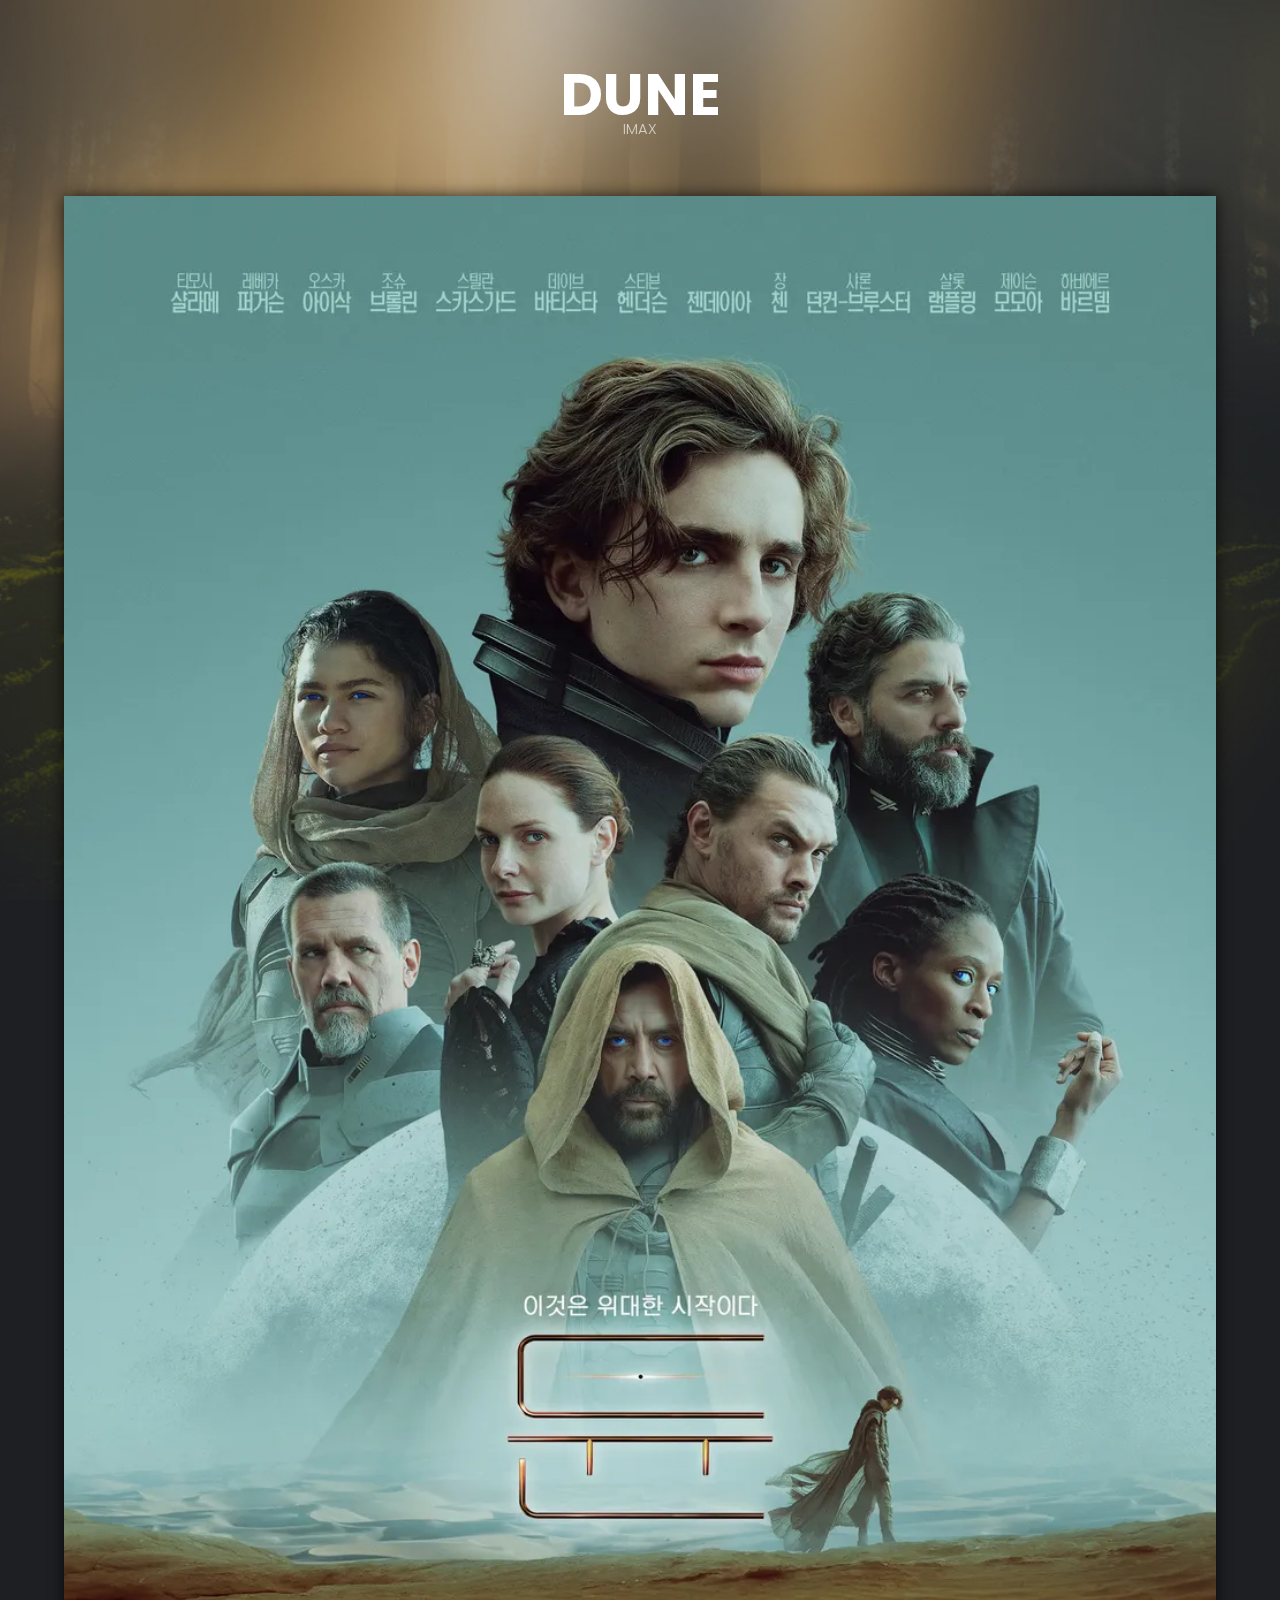
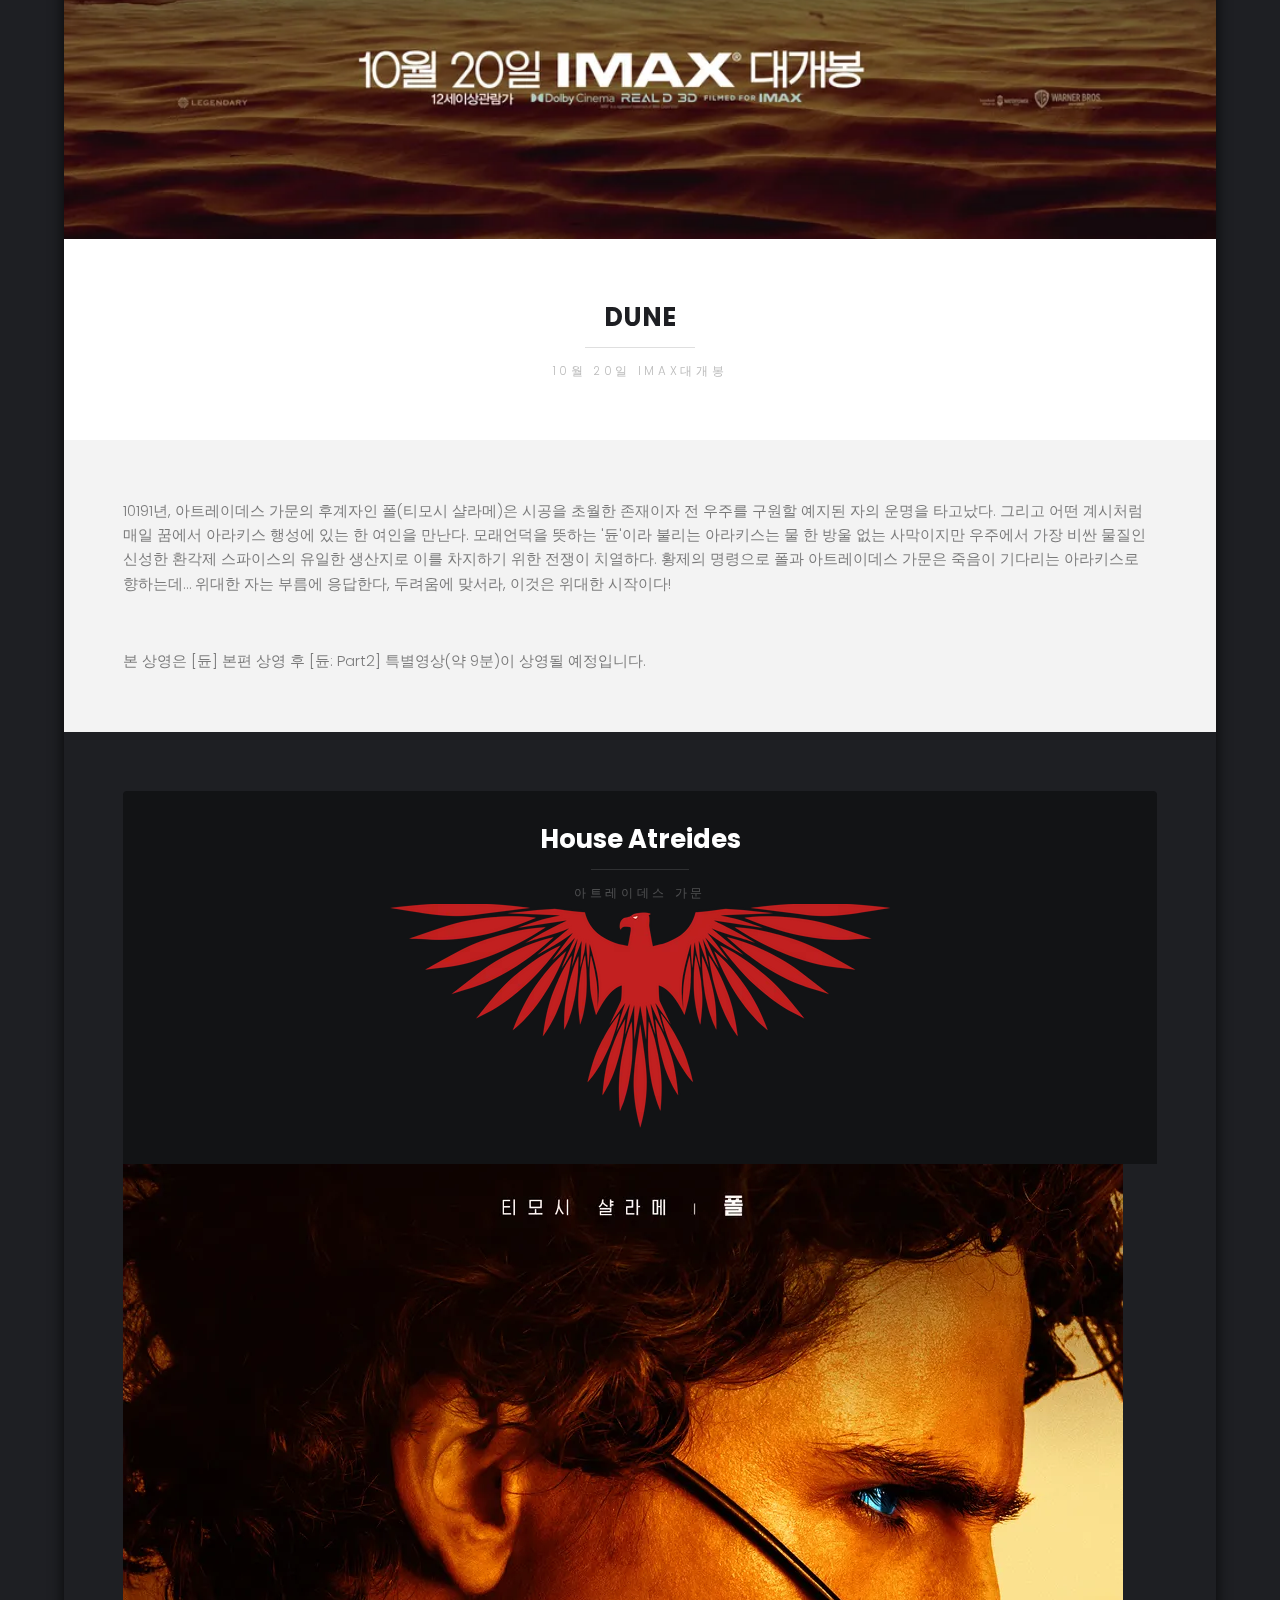
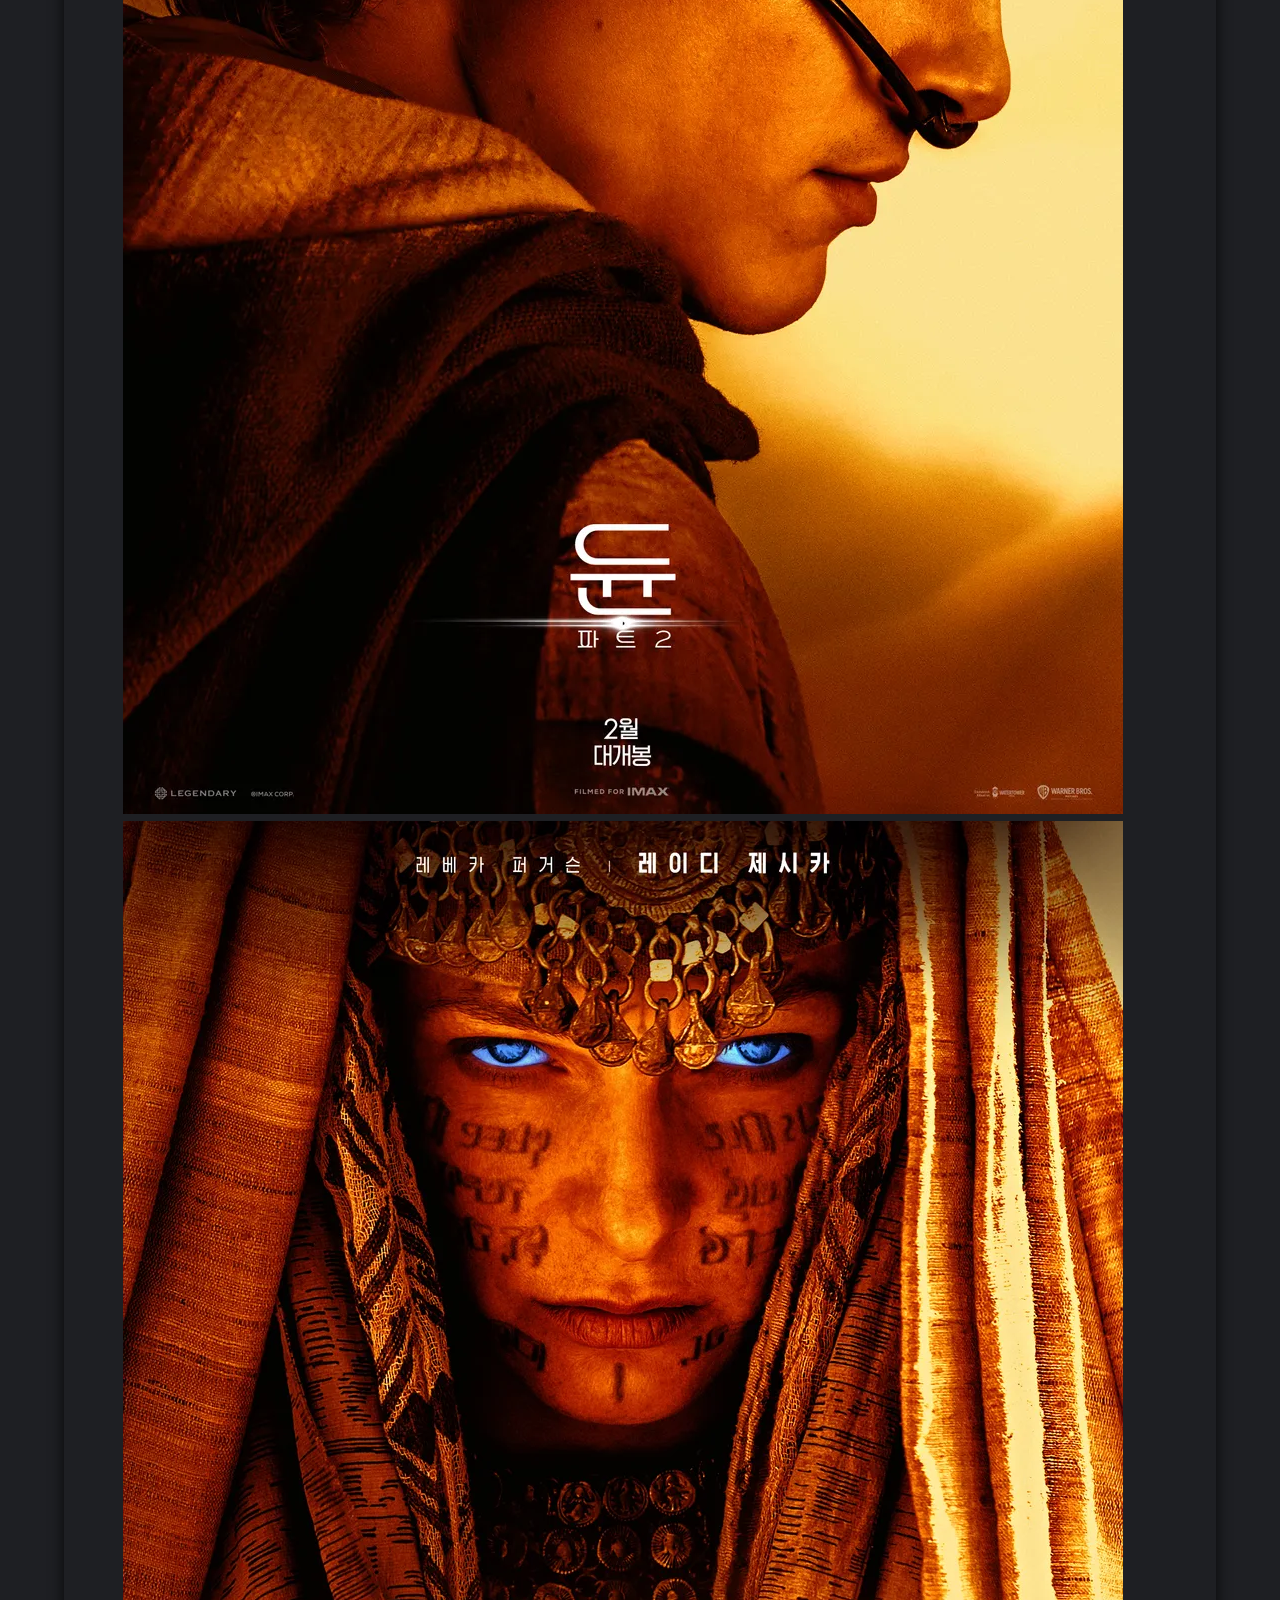
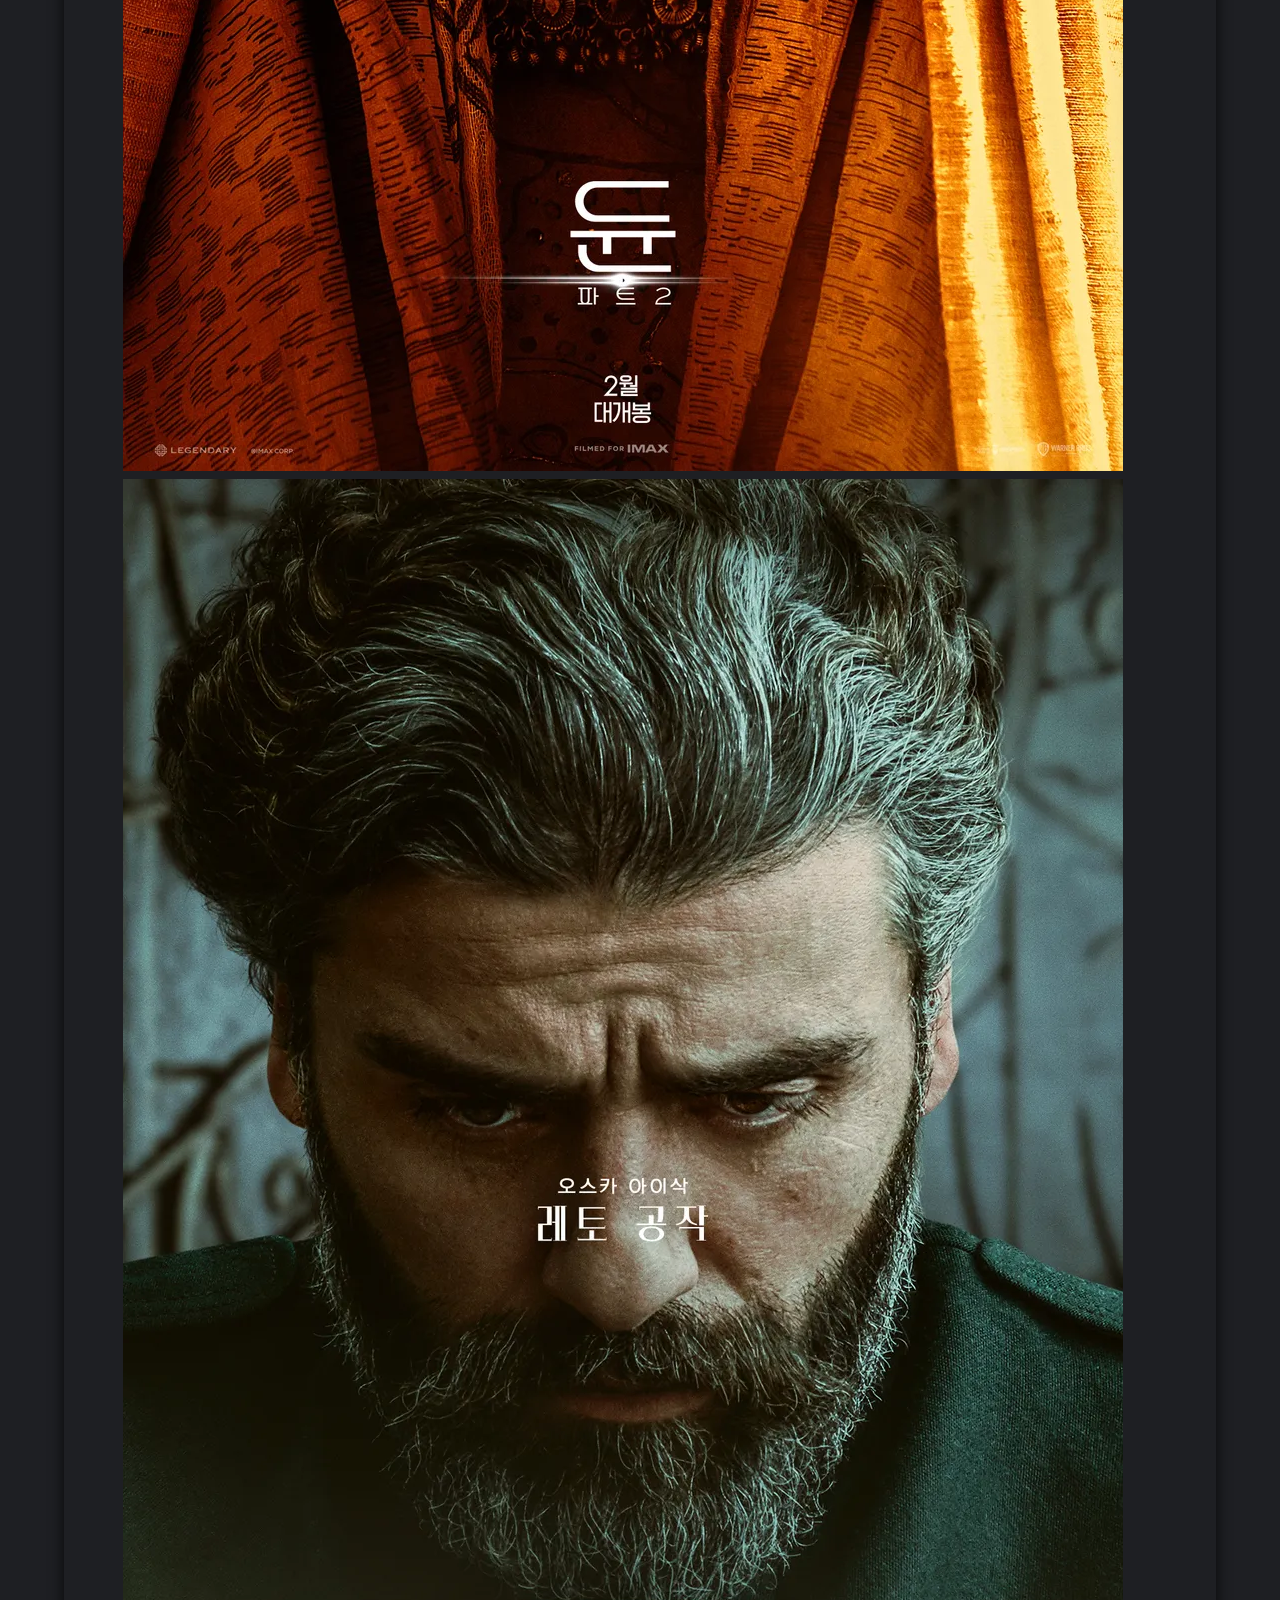
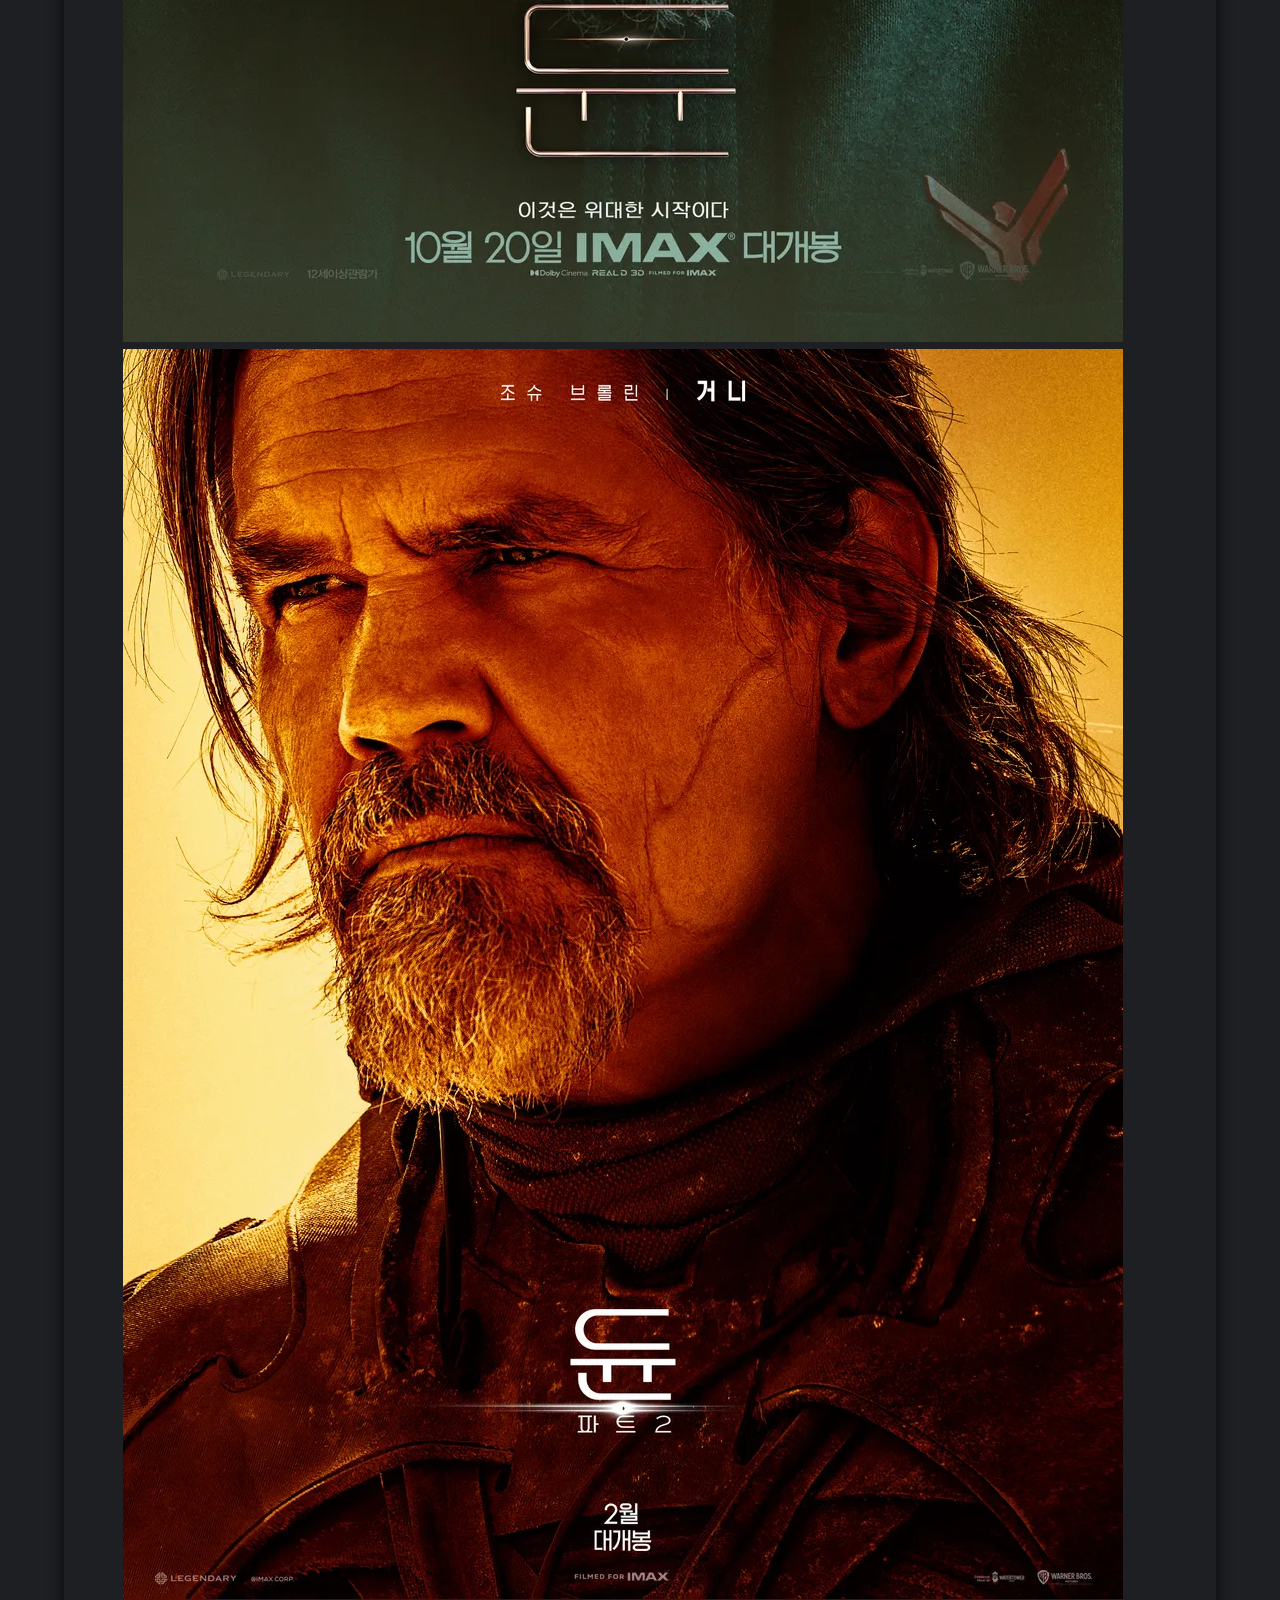
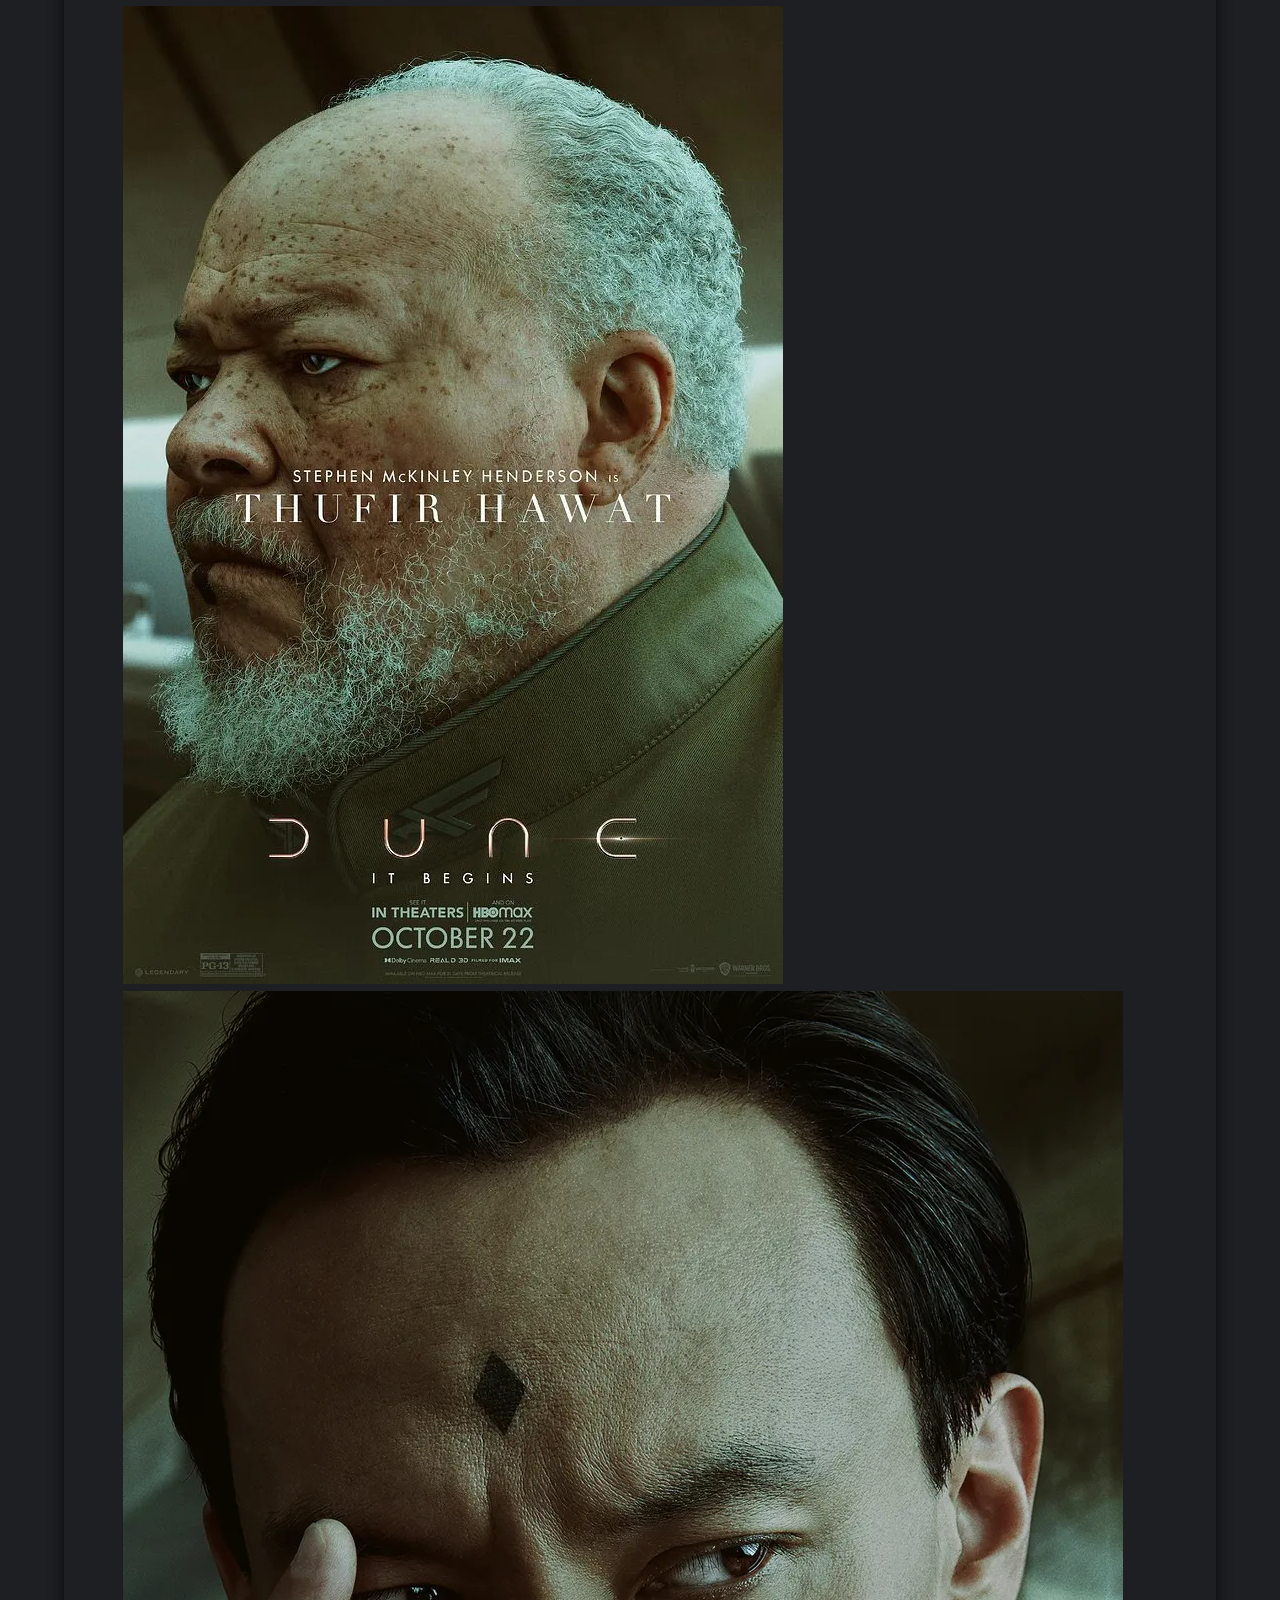
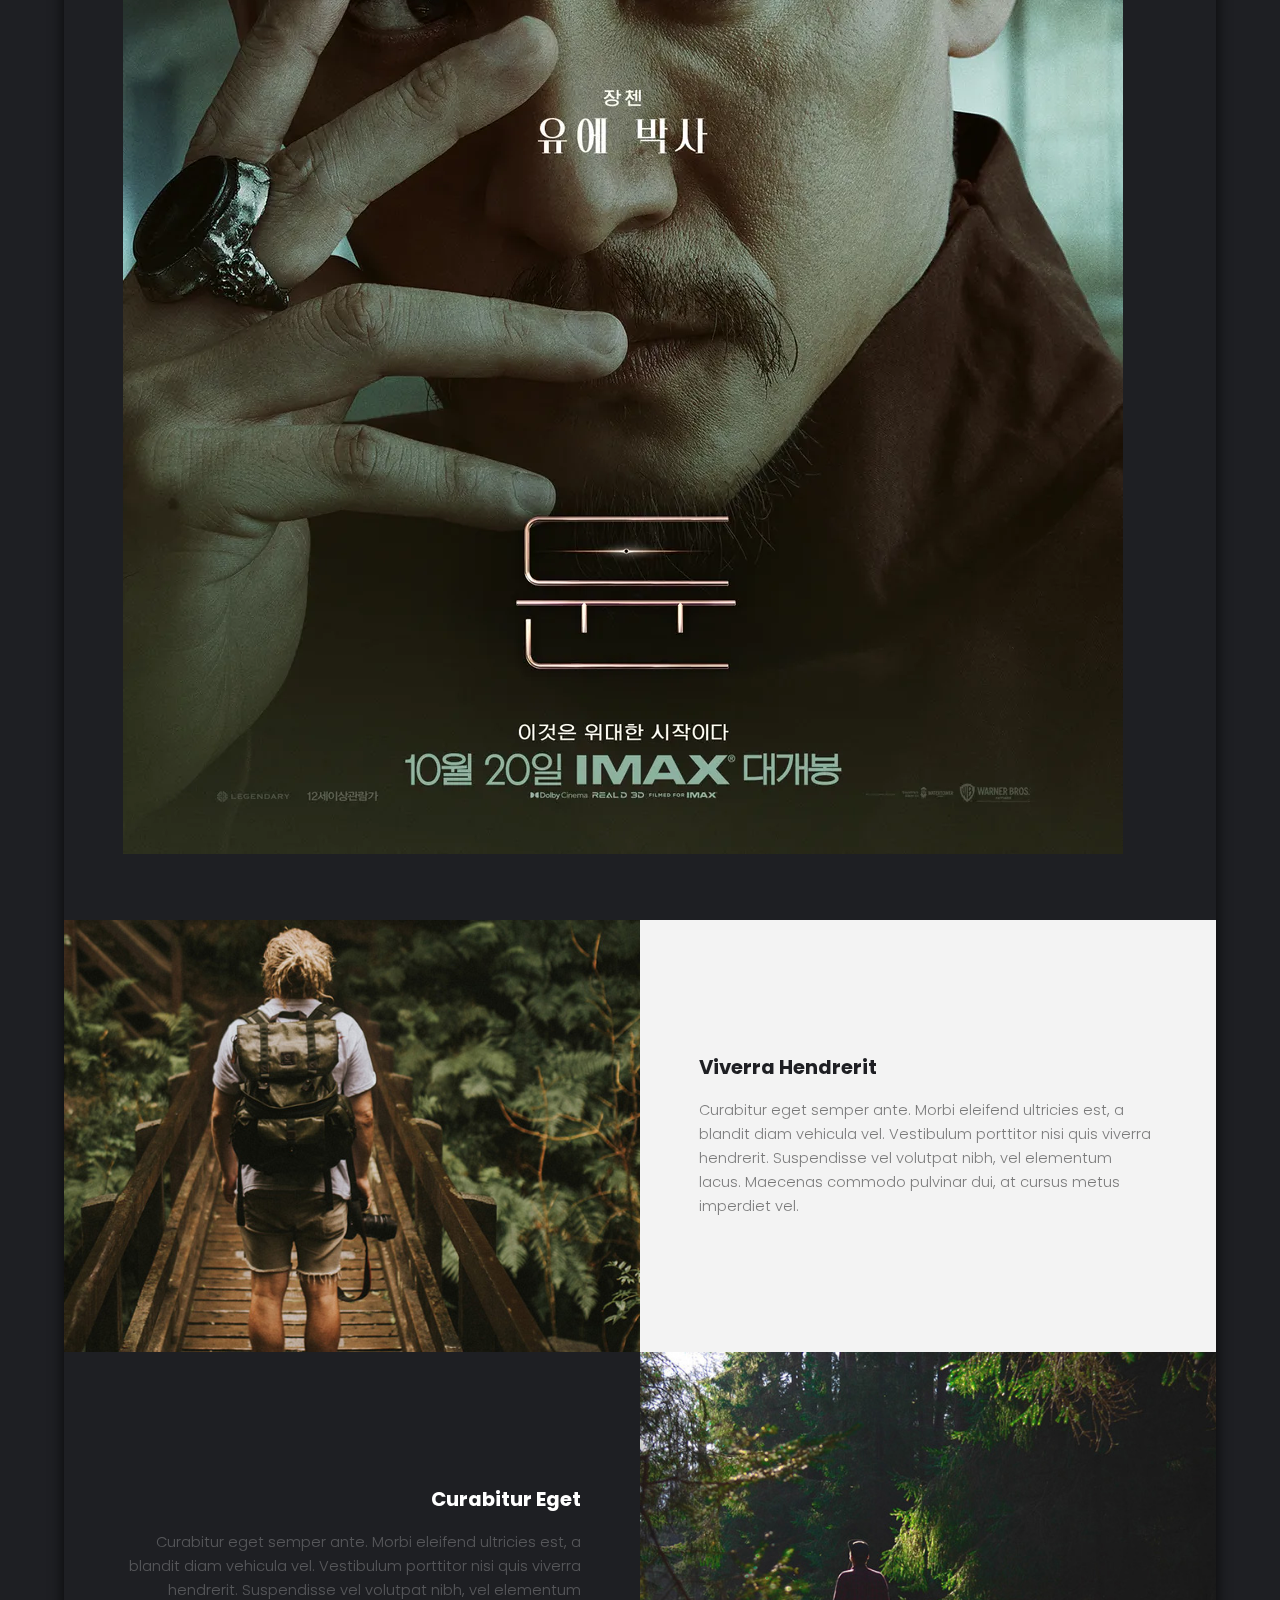
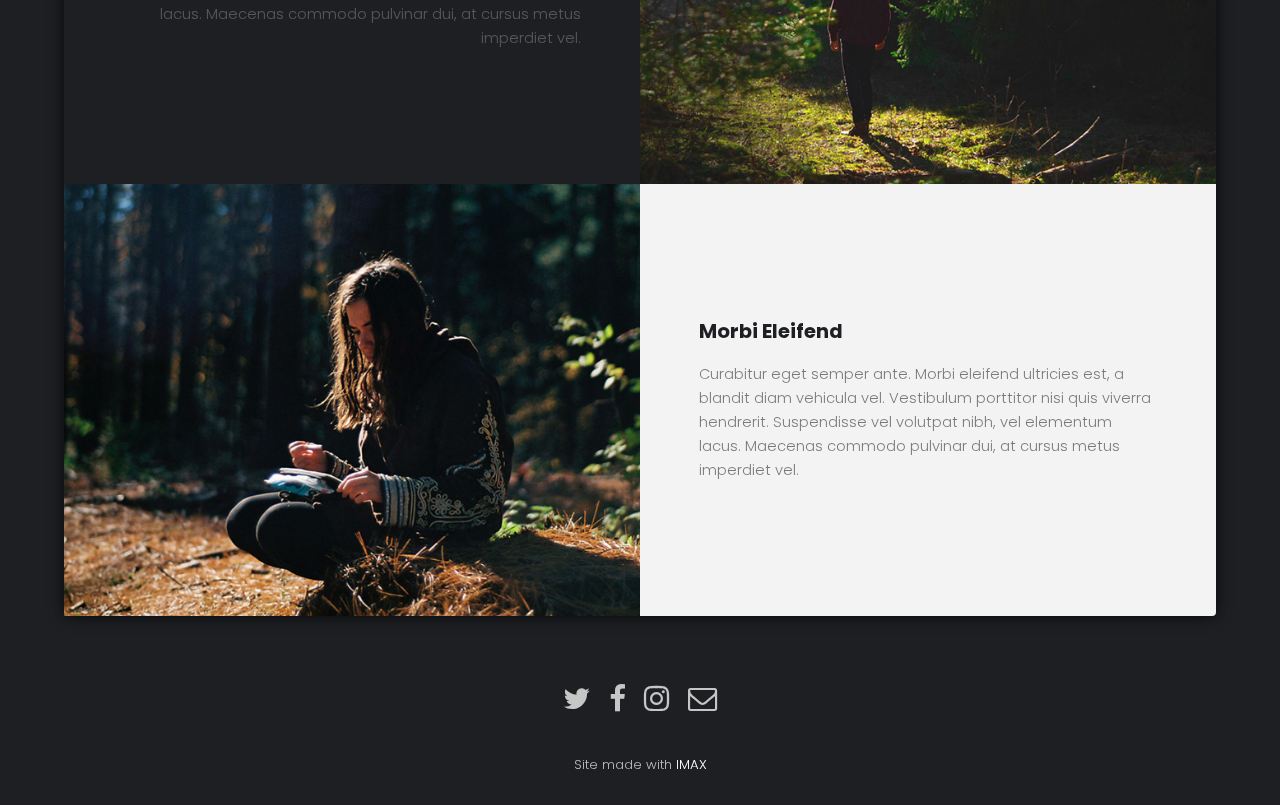
==== index.html @ 3e0d6dd3 "myPage init" ====
<!DOCTYPE HTML>
<!--
	Caminar by TEMPLATED
	templated.co @templatedco
	Released for free under the Creative Commons Attribution 3.0 license (templated.co/license)
-->
<html>
	<head>
		<title>DUNE</title>
		<meta charset="utf-8" />
		<meta name="viewport" content="width=device-width, initial-scale=1" />
		<link rel="stylesheet" href="assets/css/main.css" />
	</head>
	<body>

		<!-- Header -->
			<header id="header">
				<div class="logo"><a href="#"> DUNE <span>IMAX</span></a></div>
			</header>

		<!-- Main -->
			<section id="main">
				<div class="inner">

				<!-- One -->
					<section id="one" class="wrapper style1">

						<div class="image fit flush">
							<img src="images/pic10.webp" alt="" />
						</div>
						<header class="special">
							<h2>DUNE</h2>
							<p>10월 20일 IMAX대개봉</p>
						</header>
						<div class="content">
							<p>10191년, 아트레이데스 가문의 후계자인 폴(티모시 샬라메)은 시공을 초월한 존재이자 전 우주를 구원할 예지된 자의 운명을 타고났다. 그리고 어떤 계시처럼 매일 꿈에서 아라키스 행성에 있는 한 여인을 만난다. 모래언덕을 뜻하는 '듄'이라 불리는 아라키스는 물 한 방울 없는 사막이지만 우주에서 가장 비싼 물질인 신성한 환각제 스파이스의 유일한 생산지로 이를 차지하기 위한 전쟁이 치열하다. 황제의 명령으로 폴과 아트레이데스 가문은 죽음이 기다리는 아라키스로 향하는데… 위대한 자는 부름에 응답한다, 두려움에 맞서라, 이것은 위대한 시작이다!</p>
							<br>
							<p> 본 상영은 [듄] 본편 상영 후 [듄: Part2] 특별영상(약 9분)이 상영될 예정입니다.</p>
						</div>
					</section>

				<!-- Two -->
					<section id="two" class="wrapper style2">
						<header>
							<h2>House Atreides</h2>
							<p>아트레이데스 가문</p>
							<div class="image fit flush"></div>
							<img src="images/pic20.webp" alt="">
						</header>
						<div class="container1">
							<div class="images">
								<div class="imageflax1">
									<img src="images/pic13.webp" alt="pic13">
									<img src="images/pic14.webp" alt="pic14">
									<img src="images/pic15.webp" alt="pic15">
									<img src="images/pic16.webp" alt="pic16">
									<img src="images/pic17.webp" alt="">
									<img src="images/pic18.webp" alt="">
								</div>
							</div>
					
						</div>
					</section>

				<!-- Three -->
				 <section>
					<div></div>
					<div></div>
					<div></div>
					<div></div>
				 </section>
					<section id="three" class="wrapper">
						<div class="spotlight">
							<div class="image flush"><img src="images/pic06.jpg" alt="" /></div>
							<div class="inner">
								<h3>Viverra Hendrerit</h3>
								<p>Curabitur eget semper ante. Morbi eleifend ultricies est, a blandit diam vehicula vel. Vestibulum porttitor nisi quis viverra hendrerit. Suspendisse vel volutpat nibh, vel elementum lacus. Maecenas commodo pulvinar dui, at cursus metus imperdiet vel.</p>
							</div>
						</div>
						<div class="spotlight alt">
							<div class="image flush"><img src="images/pic07.jpg" alt="" /></div>
							<div  class="inner">
								<h3>Curabitur Eget</h3>
								<p>Curabitur eget semper ante. Morbi eleifend ultricies est, a blandit diam vehicula vel. Vestibulum porttitor nisi quis viverra hendrerit. Suspendisse vel volutpat nibh, vel elementum lacus. Maecenas commodo pulvinar dui, at cursus metus imperdiet vel.</p>
							</div>
						</div>
						<div class="spotlight">
							<div class="image flush"><img src="images/pic08.jpg" alt="" /></div>
							<div class="inner">
								<h3>Morbi Eleifend</h3>
								<p>Curabitur eget semper ante. Morbi eleifend ultricies est, a blandit diam vehicula vel. Vestibulum porttitor nisi quis viverra hendrerit. Suspendisse vel volutpat nibh, vel elementum lacus. Maecenas commodo pulvinar dui, at cursus metus imperdiet vel.</p>
							</div>
						</div>
					</section>

				</div>
			</section>
			<!-- FOUR-->
			<section id="four" class="warpper">
				<div></div>

			</section>

		<!-- Footer -->
			<footer id="footer">
				<div class="container">
					<ul class="icons">
						<li><a href="#" class="icon fa-twitter"><span class="label">Twitter</span></a></li>
						<li><a href="#" class="icon fa-facebook"><span class="label">Facebook</span></a></li>
						<li><a href="#" class="icon fa-instagram"><span class="label">Instagram</span></a></li>
						<li><a href="#" class="icon fa-envelope-o"><span class="label">Email</span></a></li>
					</ul>
				</div>
			</footer>

		<div class="copyright">
			Site made with <a href="https://www.imax.com/en/kr">IMAX</a>
		</div>

		<!-- Scripts -->
			<script src="assets/js/jquery.min.js"></script>
			<script src="assets/js/jquery.poptrox.min.js"></script>
			<script src="assets/js/skel.min.js"></script>
			<script src="assets/js/util.js"></script>
			<script src="assets/js/main.js"></script>

	</body>
</html>
---- assets/css/main.css ----
@import url(font-awesome.min.css);
@import url("https://fonts.googleapis.com/css?family=Poppins:300,400,500,600,700");

/*
	Caminar by TEMPLATED
	templated.co @templatedco
	Released for free under the Creative Commons Attribution 3.0 license (templated.co/license)
*/

/* Reset */

	html, body, div, span, applet, object, iframe, h1, h2, h3, h4, h5, h6, p, blockquote, pre, a, abbr, acronym, address, big, cite, code, del, dfn, em, img, ins, kbd, q, s, samp, small, strike, strong, sub, sup, tt, var, b, u, i, center, dl, dt, dd, ol, ul, li, fieldset, form, label, legend, table, caption, tbody, tfoot, thead, tr, th, td, article, aside, canvas, details, embed, figure, figcaption, footer, header, hgroup, menu, nav, output, ruby, section, summary, time, mark, audio, video {
		margin: 0;
		padding: 0;
		border: 0;
		font-size: 100%;
		font: inherit;
		vertical-align: baseline;
	}

	article, aside, details, figcaption, figure, footer, header, hgroup, menu, nav, section {
		display: block;
	}

	body {
		line-height: 1;
	}

	ol, ul {
		list-style: none;
	}

	blockquote, q {
		quotes: none;
	}

	blockquote:before, blockquote:after, q:before, q:after {
		content: '';
		content: none;
	}

	table {
		border-collapse: collapse;
		border-spacing: 0;
	}

	body {
		-webkit-text-size-adjust: none;
	}

/* Box Model */

	*, *:before, *:after {
		-moz-box-sizing: border-box;
		-webkit-box-sizing: border-box;
		box-sizing: border-box;
	}

/* Containers */

	.container {
		margin-left: auto;
		margin-right: auto;
	}

	.container.\31 25\25 {
		width: 100%;
		max-width: 100rem;
		min-width: 80rem;
	}

	.container.\37 5\25 {
		width: 60rem;
	}

	.container.\35 0\25 {
		width: 40rem;
	}

	.container.\32 5\25 {
		width: 20rem;
	}

	.container {
		width: 80rem;
	}

	@media screen and (max-width: 1680px) {

		.container.\31 25\25 {
			width: 100%;
			max-width: 100rem;
			min-width: 80rem;
		}

		.container.\37 5\25 {
			width: 60rem;
		}

		.container.\35 0\25 {
			width: 40rem;
		}

		.container.\32 5\25 {
			width: 20rem;
		}

		.container {
			width: 80rem;
		}

	}

	@media screen and (max-width: 1280px) {

		.container.\31 25\25 {
			width: 100%;
			max-width: 81.25rem;
			min-width: 65rem;
		}

		.container.\37 5\25 {
			width: 48.75rem;
		}

		.container.\35 0\25 {
			width: 32.5rem;
		}

		.container.\32 5\25 {
			width: 16.25rem;
		}

		.container {
			width: 65rem;
		}

	}

	@media screen and (max-width: 980px) {

		.container.\31 25\25 {
			width: 100%;
			max-width: 112.5%;
			min-width: 90%;
		}

		.container.\37 5\25 {
			width: 67.5%;
		}

		.container.\35 0\25 {
			width: 45%;
		}

		.container.\32 5\25 {
			width: 22.5%;
		}

		.container {
			width: 90%;
		}

	}

	@media screen and (max-width: 736px) {

		.container.\31 25\25 {
			width: 100%;
			max-width: 112.5%;
			min-width: 90%;
		}

		.container.\37 5\25 {
			width: 67.5%;
		}

		.container.\35 0\25 {
			width: 45%;
		}
		}

		.container.\32 5\25 {
			width: 22.5%;
		}

		.container {
			width: 90% !important;
		}

	}

	@media screen and (max-width: 480px) {

		.container.\31 25\25 {
			width: 100%;
			max-width: 112.5%;
			min-width: 90%;
		}

		.container.\37 5\25 {
			width: 67.5%;
		}

		.container.\35 0\25 {
			width: 45%;
		}

		.container.\32 5\25 {
			width: 22.5%;
		}

		.container {
			width: 90% !important;
		}

	}

/* Grid */

	.row {
		border-bottom: solid 1px transparent;
		-moz-box-sizing: border-box;
		-webkit-box-sizing: border-box;
		box-sizing: border-box;
	}

	.row > * {
		float: left;
		-moz-box-sizing: border-box;
		-webkit-box-sizing: border-box;
		box-sizing: border-box;
	}

	.row:after, .row:before {
		content: '';
		display: block;
		clear: both;
		height: 0;
	}

	.row.uniform > * > :first-child {
		margin-top: 0;
	}

	.row.uniform > * > :last-child {
		margin-bottom: 0;
	}

	.row.\30 \25 > * {
		padding: 0 0 0 0rem;
	}

	.row.\30 \25 {
		margin: 0 0 -1px 0rem;
	}

	.row.uniform.\30 \25 > * {
		padding: 0rem 0 0 0rem;
	}

	.row.uniform.\30 \25 {
		margin: 0rem 0 -1px 0rem;
	}

	.row > * {
		padding: 0 0 0 2rem;
	}

	.row {
		margin: 0 0 -1px -2rem;
	}

	.row.uniform > * {
		padding: 2rem 0 0 2rem;
	}

	.row.uniform {
		margin: -2rem 0 -1px -2rem;
	}

	.row.\32 00\25 > * {
		padding: 0 0 0 4rem;
	}

	.row.\32 00\25 {
		margin: 0 0 -1px -4rem;
	}

	.row.uniform.\32 00\25 > * {
		padding: 4rem 0 0 4rem;
	}

	.row.uniform.\32 00\25 {
		margin: -4rem 0 -1px -4rem;
	}

	.row.\31 50\25 > * {
		padding: 0 0 0 3rem;
	}

	.row.\31 50\25 {
		margin: 0 0 -1px -3rem;
	}

	.row.uniform.\31 50\25 > * {
		padding: 3rem 0 0 3rem;
	}

	.row.uniform.\31 50\25 {
		margin: -3rem 0 -1px -3rem;
	}

	.row.\35 0\25 > * {
		padding: 0 0 0 1rem;
	}

	.row.\35 0\25 {
		margin: 0 0 -1px -1rem;
	}

	.row.uniform.\35 0\25 > * {
		padding: 1rem 0 0 1rem;
	}

	.row.uniform.\35 0\25 {
		margin: -1rem 0 -1px -1rem;
	}

	.row.\32 5\25 > * {
		padding: 0 0 0 0.5rem;
	}

	.row.\32 5\25 {
		margin: 0 0 -1px -0.5rem;
	}

	.row.uniform.\32 5\25 > * {
		padding: 0.5rem 0 0 0.5rem;
	}

	.row.uniform.\32 5\25 {
		margin: -0.5rem 0 -1px -0.5rem;
	}

	.\31 2u, .\31 2u\24 {
		width: 100%;
		clear: none;
		margin-left: 0;
	}

	.\31 1u, .\31 1u\24 {
		width: 91.6666666667%;
		clear: none;
		margin-left: 0;
	}

	.\31 0u, .\31 0u\24 {
		width: 83.3333333333%;
		clear: none;
		margin-left: 0;
	}

	.\39 u, .\39 u\24 {
		width: 75%;
		clear: none;
		margin-left: 0;
	}

	.\38 u, .\38 u\24 {
		width: 66.6666666667%;
		clear: none;
		margin-left: 0;
	}

	.\37 u, .\37 u\24 {
		width: 58.3333333333%;
		clear: none;
		margin-left: 0;
	}

	.\36 u, .\36 u\24 {
		width: 50%;
		clear: none;
		margin-left: 0;
	}

	.\35 u, .\35 u\24 {
		width: 41.6666666667%;
		clear: none;
		margin-left: 0;
	}

	.\34 u, .\34 u\24 {
		width: 33.3333333333%;
		clear: none;
		margin-left: 0;
	}

	.\33 u, .\33 u\24 {
		width: 25%;
		clear: none;
		margin-left: 0;
	}

	.\32 u, .\32 u\24 {
		width: 16.6666666667%;
		clear: none;
		margin-left: 0;
	}

	.\31 u, .\31 u\24 {
		width: 8.3333333333%;
		clear: none;
		margin-left: 0;
	}

	.\31 2u\24 + *,
	.\31 1u\24 + *,
	.\31 0u\24 + *,
	.\39 u\24 + *,
	.\38 u\24 + *,
	.\37 u\24 + *,
	.\36 u\24 + *,
	.\35 u\24 + *,
	.\34 u\24 + *,
	.\33 u\24 + *,
	.\32 u\24 + *,
	.\31 u\24 + * {
		clear: left;
	}

	.\-11u {
		margin-left: 91.66667%;
	}

	.\-10u {
		margin-left: 83.33333%;
	}

	.\-9u {
		margin-left: 75%;
	}

	.\-8u {
		margin-left: 66.66667%;
	}

	.\-7u {
		margin-left: 58.33333%;
	}

	.\-6u {
		margin-left: 50%;
	}

	.\-5u {
		margin-left: 41.66667%;
	}

	.\-4u {
		margin-left: 33.33333%;
	}

	.\-3u {
		margin-left: 25%;
	}

	.\-2u {
		margin-left: 16.66667%;
	}

	.\-1u {
		margin-left: 8.33333%;
	}

	@media screen and (max-width: 1680px) {

		.row > * {
			padding: 0 0 0 2rem;
		}

		.row {
			margin: 0 0 -1px -2rem;
		}

		.row.uniform > * {
			padding: 2rem 0 0 2rem;
		}

		.row.uniform {
			margin: -2rem 0 -1px -2rem;
		}

		.row.\32 00\25 > * {
			padding: 0 0 0 4rem;
		}

		.row.\32 00\25 {
			margin: 0 0 -1px -4rem;
		}

		.row.uniform.\32 00\25 > * {
			padding: 4rem 0 0 4rem;
		}

		.row.uniform.\32 00\25 {
			margin: -4rem 0 -1px -4rem;
		}

		.row.\31 50\25 > * {
			padding: 0 0 0 3rem;
		}

		.row.\31 50\25 {
			margin: 0 0 -1px -3rem;
		}

		.row.uniform.\31 50\25 > * {
			padding: 3rem 0 0 3rem;
		}

		.row.uniform.\31 50\25 {
			margin: -3rem 0 -1px -3rem;
		}

		.row.\35 0\25 > * {
			padding: 0 0 0 1rem;
		}

		.row.\35 0\25 {
			margin: 0 0 -1px -1rem;
		}

		.row.uniform.\35 0\25 > * {
			padding: 1rem 0 0 1rem;
		}

		.row.uniform.\35 0\25 {
			margin: -1rem 0 -1px -1rem;
		}

		.row.\32 5\25 > * {
			padding: 0 0 0 0.5rem;
		}

		.row.\32 5\25 {
			margin: 0 0 -1px -0.5rem;
		}

		.row.uniform.\32 5\25 > * {
			padding: 0.5rem 0 0 0.5rem;
		}

		.row.uniform.\32 5\25 {
			margin: -0.5rem 0 -1px -0.5rem;
		}

		.\31 2u\28xlarge\29, .\31 2u\24\28xlarge\29 {
			width: 100%;
			clear: none;
			margin-left: 0;
		}

		.\31 1u\28xlarge\29, .\31 1u\24\28xlarge\29 {
			width: 91.6666666667%;
			clear: none;
			margin-left: 0;
		}

		.\31 0u\28xlarge\29, .\31 0u\24\28xlarge\29 {
			width: 83.3333333333%;
			clear: none;
			margin-left: 0;
		}

		.\39 u\28xlarge\29, .\39 u\24\28xlarge\29 {
			width: 75%;
			clear: none;
			margin-left: 0;
		}

		.\38 u\28xlarge\29, .\38 u\24\28xlarge\29 {
			width: 66.6666666667%;
			clear: none;
			margin-left: 0;
		}

		.\37 u\28xlarge\29, .\37 u\24\28xlarge\29 {
			width: 58.3333333333%;
			clear: none;
			margin-left: 0;
		}

		.\36 u\28xlarge\29, .\36 u\24\28xlarge\29 {
			width: 50%;
			clear: none;
			margin-left: 0;
		}

		.\35 u\28xlarge\29, .\35 u\24\28xlarge\29 {
			width: 41.6666666667%;
			clear: none;
			margin-left: 0;
		}

		.\34 u\28xlarge\29, .\34 u\24\28xlarge\29 {
			width: 33.3333333333%;
			clear: none;
			margin-left: 0;
		}

		.\33 u\28xlarge\29, .\33 u\24\28xlarge\29 {
			width: 25%;
			clear: none;
			margin-left: 0;
		}

		.\32 u\28xlarge\29, .\32 u\24\28xlarge\29 {
			width: 16.6666666667%;
			clear: none;
			margin-left: 0;
		}

		.\31 u\28xlarge\29, .\31 u\24\28xlarge\29 {
			width: 8.3333333333%;
			clear: none;
			margin-left: 0;
		}

		.\31 2u\24\28xlarge\29 + *,
		.\31 1u\24\28xlarge\29 + *,
		.\31 0u\24\28xlarge\29 + *,
		.\39 u\24\28xlarge\29 + *,
		.\38 u\24\28xlarge\29 + *,
		.\37 u\24\28xlarge\29 + *,
		.\36 u\24\28xlarge\29 + *,
		.\35 u\24\28xlarge\29 + *,
		.\34 u\24\28xlarge\29 + *,
		.\33 u\24\28xlarge\29 + *,
		.\32 u\24\28xlarge\29 + *,
		.\31 u\24\28xlarge\29 + * {
			clear: left;
		}

		.\-11u\28xlarge\29 {
			margin-left: 91.66667%;
		}

		.\-10u\28xlarge\29 {
			margin-left: 83.33333%;
		}

		.\-9u\28xlarge\29 {
			margin-left: 75%;
		}

		.\-8u\28xlarge\29 {
			margin-left: 66.66667%;
		}

		.\-7u\28xlarge\29 {
			margin-left: 58.33333%;
		}

		.\-6u\28xlarge\29 {
			margin-left: 50%;
		}

		.\-5u\28xlarge\29 {
			margin-left: 41.66667%;
		}

		.\-4u\28xlarge\29 {
			margin-left: 33.33333%;
		}

		.\-3u\28xlarge\29 {
			margin-left: 25%;
		}

		.\-2u\28xlarge\29 {
			margin-left: 16.66667%;
		}

		.\-1u\28xlarge\29 {
			margin-left: 8.33333%;
		}

	}

	@media screen and (max-width: 1280px) {

		.row > * {
			padding: 0 0 0 1.5rem;
		}

		.row {
			margin: 0 0 -1px -1.5rem;
		}

		.row.uniform > * {
			padding: 1.5rem 0 0 1.5rem;
		}

		.row.uniform {
			margin: -1.5rem 0 -1px -1.5rem;
		}

		.row.\32 00\25 > * {
			padding: 0 0 0 3rem;
		}

		.row.\32 00\25 {
			margin: 0 0 -1px -3rem;
		}

		.row.uniform.\32 00\25 > * {
			padding: 3rem 0 0 3rem;
		}

		.row.uniform.\32 00\25 {
			margin: -3rem 0 -1px -3rem;
		}

		.row.\31 50\25 > * {
			padding: 0 0 0 2.25rem;
		}

		.row.\31 50\25 {
			margin: 0 0 -1px -2.25rem;
		}

		.row.uniform.\31 50\25 > * {
			padding: 2.25rem 0 0 2.25rem;
		}

		.row.uniform.\31 50\25 {
			margin: -2.25rem 0 -1px -2.25rem;
		}

		.row.\35 0\25 > * {
			padding: 0 0 0 0.75rem;
		}

		.row.\35 0\25 {
			margin: 0 0 -1px -0.75rem;
		}

		.row.uniform.\35 0\25 > * {
			padding: 0.75rem 0 0 0.75rem;
		}

		.row.uniform.\35 0\25 {
			margin: -0.75rem 0 -1px -0.75rem;
		}

		.row.\32 5\25 > * {
			padding: 0 0 0 0.375rem;
		}

		.row.\32 5\25 {
			margin: 0 0 -1px -0.375rem;
		}

		.row.uniform.\32 5\25 > * {
			padding: 0.375rem 0 0 0.375rem;
		}

		.row.uniform.\32 5\25 {
			margin: -0.375rem 0 -1px -0.375rem;
		}

		.\31 2u\28large\29, .\31 2u\24\28large\29 {
			width: 100%;
			clear: none;
			margin-left: 0;
		}

		.\31 1u\28large\29, .\31 1u\24\28large\29 {
			width: 91.6666666667%;
			clear: none;
			margin-left: 0;
		}

		.\31 0u\28large\29, .\31 0u\24\28large\29 {
			width: 83.3333333333%;
			clear: none;
			margin-left: 0;
		}

		.\39 u\28large\29, .\39 u\24\28large\29 {
			width: 75%;
			clear: none;
			margin-left: 0;
		}

		.\38 u\28large\29, .\38 u\24\28large\29 {
			width: 66.6666666667%;
			clear: none;
			margin-left: 0;
		}

		.\37 u\28large\29, .\37 u\24\28large\29 {
			width: 58.3333333333%;
			clear: none;
			margin-left: 0;
		}

		.\36 u\28large\29, .\36 u\24\28large\29 {
			width: 50%;
			clear: none;
			margin-left: 0;
		}

		.\35 u\28large\29, .\35 u\24\28large\29 {
			width: 41.6666666667%;
			clear: none;
			margin-left: 0;
		}

		.\34 u\28large\29, .\34 u\24\28large\29 {
			width: 33.3333333333%;
			clear: none;
			margin-left: 0;
		}

		.\33 u\28large\29, .\33 u\24\28large\29 {
			width: 25%;
			clear: none;
			margin-left: 0;
		}

		.\32 u\28large\29, .\32 u\24\28large\29 {
			width: 16.6666666667%;
			clear: none;
			margin-left: 0;
		}

		.\31 u\28large\29, .\31 u\24\28large\29 {
			width: 8.3333333333%;
			clear: none;
			margin-left: 0;
		}

		.\31 2u\24\28large\29 + *,
		.\31 1u\24\28large\29 + *,
		.\31 0u\24\28large\29 + *,
		.\39 u\24\28large\29 + *,
		.\38 u\24\28large\29 + *,
		.\37 u\24\28large\29 + *,
		.\36 u\24\28large\29 + *,
		.\35 u\24\28large\29 + *,
		.\34 u\24\28large\29 + *,
		.\33 u\24\28large\29 + *,
		.\32 u\24\28large\29 + *,
		.\31 u\24\28large\29 + * {
			clear: left;
		}

		.\-11u\28large\29 {
			margin-left: 91.66667%;
		}

		.\-10u\28large\29 {
			margin-left: 83.33333%;
		}

		.\-9u\28large\29 {
			margin-left: 75%;
		}

		.\-8u\28large\29 {
			margin-left: 66.66667%;
		}

		.\-7u\28large\29 {
			margin-left: 58.33333%;
		}

		.\-6u\28large\29 {
			margin-left: 50%;
		}

		.\-5u\28large\29 {
			margin-left: 41.66667%;
		}

		.\-4u\28large\29 {
			margin-left: 33.33333%;
		}

		.\-3u\28large\29 {
			margin-left: 25%;
		}

		.\-2u\28large\29 {
			margin-left: 16.66667%;
		}

		.\-1u\28large\29 {
			margin-left: 8.33333%;
		}

	}

	@media screen and (max-width: 980px) {

		.row > * {
			padding: 0 0 0 1.5rem;
		}

		.row {
			margin: 0 0 -1px -1.5rem;
		}

		.row.uniform > * {
			padding: 1.5rem 0 0 1.5rem;
		}

		.row.uniform {
			margin: -1.5rem 0 -1px -1.5rem;
		}

		.row.\32 00\25 > * {
			padding: 0 0 0 3rem;
		}

		.row.\32 00\25 {
			margin: 0 0 -1px -3rem;
		}

		.row.uniform.\32 00\25 > * {
			padding: 3rem 0 0 3rem;
		}

		.row.uniform.\32 00\25 {
			margin: -3rem 0 -1px -3rem;
		}

		.row.\31 50\25 > * {
			padding: 0 0 0 2.25rem;
		}

		.row.\31 50\25 {
			margin: 0 0 -1px -2.25rem;
		}

		.row.uniform.\31 50\25 > * {
			padding: 2.25rem 0 0 2.25rem;
		}

		.row.uniform.\31 50\25 {
			margin: -2.25rem 0 -1px -2.25rem;
		}

		.row.\35 0\25 > * {
			padding: 0 0 0 0.75rem;
		}

		.row.\35 0\25 {
			margin: 0 0 -1px -0.75rem;
		}

		.row.uniform.\35 0\25 > * {
			padding: 0.75rem 0 0 0.75rem;
		}

		.row.uniform.\35 0\25 {
			margin: -0.75rem 0 -1px -0.75rem;
		}

		.row.\32 5\25 > * {
			padding: 0 0 0 0.375rem;
		}

		.row.\32 5\25 {
			margin: 0 0 -1px -0.375rem;
		}

		.row.uniform.\32 5\25 > * {
			padding: 0.375rem 0 0 0.375rem;
		}

		.row.uniform.\32 5\25 {
			margin: -0.375rem 0 -1px -0.375rem;
		}

		.\31 2u\28medium\29, .\31 2u\24\28medium\29 {
			width: 100%;
			clear: none;
			margin-left: 0;
		}

		.\31 1u\28medium\29, .\31 1u\24\28medium\29 {
			width: 91.6666666667%;
			clear: none;
			margin-left: 0;
		}

		.\31 0u\28medium\29, .\31 0u\24\28medium\29 {
			width: 83.3333333333%;
			clear: none;
			margin-left: 0;
		}

		.\39 u\28medium\29, .\39 u\24\28medium\29 {
			width: 75%;
			clear: none;
			margin-left: 0;
		}

		.\38 u\28medium\29, .\38 u\24\28medium\29 {
			width: 66.6666666667%;
			clear: none;
			margin-left: 0;
		}

		.\37 u\28medium\29, .\37 u\24\28medium\29 {
			width: 58.3333333333%;
			clear: none;
			margin-left: 0;
		}

		.\36 u\28medium\29, .\36 u\24\28medium\29 {
			width: 50%;
			clear: none;
			margin-left: 0;
		}

		.\35 u\28medium\29, .\35 u\24\28medium\29 {
			width: 41.6666666667%;
			clear: none;
			margin-left: 0;
		}

		.\34 u\28medium\29, .\34 u\24\28medium\29 {
			width: 33.3333333333%;
			clear: none;
			margin-left: 0;
		}

		.\33 u\28medium\29, .\33 u\24\28medium\29 {
			width: 25%;
			clear: none;
			margin-left: 0;
		}

		.\32 u\28medium\29, .\32 u\24\28medium\29 {
			width: 16.6666666667%;
			clear: none;
			margin-left: 0;
		}

		.\31 u\28medium\29, .\31 u\24\28medium\29 {
			width: 8.3333333333%;
			clear: none;
			margin-left: 0;
		}

		.\31 2u\24\28medium\29 + *,
		.\31 1u\24\28medium\29 + *,
		.\31 0u\24\28medium\29 + *,
		.\39 u\24\28medium\29 + *,
		.\38 u\24\28medium\29 + *,
		.\37 u\24\28medium\29 + *,
		.\36 u\24\28medium\29 + *,
		.\35 u\24\28medium\29 + *,
		.\34 u\24\28medium\29 + *,
		.\33 u\24\28medium\29 + *,
		.\32 u\24\28medium\29 + *,
		.\31 u\24\28medium\29 + * {
			clear: left;
		}

		.\-11u\28medium\29 {
			margin-left: 91.66667%;
		}

		.\-10u\28medium\29 {
			margin-left: 83.33333%;
		}

		.\-9u\28medium\29 {
			margin-left: 75%;
		}

		.\-8u\28medium\29 {
			margin-left: 66.66667%;
		}

		.\-7u\28medium\29 {
			margin-left: 58.33333%;
		}

		.\-6u\28medium\29 {
			margin-left: 50%;
		}

		.\-5u\28medium\29 {
			margin-left: 41.66667%;
		}

		.\-4u\28medium\29 {
			margin-left: 33.33333%;
		}

		.\-3u\28medium\29 {
			margin-left: 25%;
		}

		.\-2u\28medium\29 {
			margin-left: 16.66667%;
		}

		.\-1u\28medium\29 {
			margin-left: 8.33333%;
		}

	}

	@media screen and (max-width: 736px) {

		.row > * {
			padding: 0 0 0 1.25rem;
		}

		.row {
			margin: 0 0 -1px -1.25rem;
		}

		.row.uniform > * {
			padding: 1.25rem 0 0 1.25rem;
		}

		.row.uniform {
			margin: -1.25rem 0 -1px -1.25rem;
		}

		.row.\32 00\25 > * {
			padding: 0 0 0 2.5rem;
		}

		.row.\32 00\25 {
			margin: 0 0 -1px -2.5rem;
		}

		.row.uniform.\32 00\25 > * {
			padding: 2.5rem 0 0 2.5rem;
		}

		.row.uniform.\32 00\25 {
			margin: -2.5rem 0 -1px -2.5rem;
		}

		.row.\31 50\25 > * {
			padding: 0 0 0 1.875rem;
		}

		.row.\31 50\25 {
			margin: 0 0 -1px -1.875rem;
		}

		.row.uniform.\31 50\25 > * {
			padding: 1.875rem 0 0 1.875rem;
		}

		.row.uniform.\31 50\25 {
			margin: -1.875rem 0 -1px -1.875rem;
		}

		.row.\35 0\25 > * {
			padding: 0 0 0 0.625rem;
		}

		.row.\35 0\25 {
			margin: 0 0 -1px -0.625rem;
		}

		.row.uniform.\35 0\25 > * {
			padding: 0.625rem 0 0 0.625rem;
		}

		.row.uniform.\35 0\25 {
			margin: -0.625rem 0 -1px -0.625rem;
		}

		.row.\32 5\25 > * {
			padding: 0 0 0 0.3125rem;
		}

		.row.\32 5\25 {
			margin: 0 0 -1px -0.3125rem;
		}

		.row.uniform.\32 5\25 > * {
			padding: 0.3125rem 0 0 0.3125rem;
		}

		.row.uniform.\32 5\25 {
			margin: -0.3125rem 0 -1px -0.3125rem;
		}

		.\31 2u\28small\29, .\31 2u\24\28small\29 {
			width: 100%;
			clear: none;
			margin-left: 0;
		}

		.\31 1u\28small\29, .\31 1u\24\28small\29 {
			width: 91.6666666667%;
			clear: none;
			margin-left: 0;
		}

		.\31 0u\28small\29, .\31 0u\24\28small\29 {
			width: 83.3333333333%;
			clear: none;
			margin-left: 0;
		}

		.\39 u\28small\29, .\39 u\24\28small\29 {
			width: 75%;
			clear: none;
			margin-left: 0;
		}

		.\38 u\28small\29, .\38 u\24\28small\29 {
			width: 66.6666666667%;
			clear: none;
			margin-left: 0;
		}

		.\37 u\28small\29, .\37 u\24\28small\29 {
			width: 58.3333333333%;
			clear: none;
			margin-left: 0;
		}

		.\36 u\28small\29, .\36 u\24\28small\29 {
			width: 50%;
			clear: none;
			margin-left: 0;
		}

		.\35 u\28small\29, .\35 u\24\28small\29 {
			width: 41.6666666667%;
			clear: none;
			margin-left: 0;
		}

		.\34 u\28small\29, .\34 u\24\28small\29 {
			width: 33.3333333333%;
			clear: none;
			margin-left: 0;
		}

		.\33 u\28small\29, .\33 u\24\28small\29 {
			width: 25%;
			clear: none;
			margin-left: 0;
		}

		.\32 u\28small\29, .\32 u\24\28small\29 {
			width: 16.6666666667%;
			clear: none;
			margin-left: 0;
		}

		.\31 u\28small\29, .\31 u\24\28small\29 {
			width: 8.3333333333%;
			clear: none;
			margin-left: 0;
		}

		.\31 2u\24\28small\29 + *,
		.\31 1u\24\28small\29 + *,
		.\31 0u\24\28small\29 + *,
		.\39 u\24\28small\29 + *,
		.\38 u\24\28small\29 + *,
		.\37 u\24\28small\29 + *,
		.\36 u\24\28small\29 + *,
		.\35 u\24\28small\29 + *,
		.\34 u\24\28small\29 + *,
		.\33 u\24\28small\29 + *,
		.\32 u\24\28small\29 + *,
		.\31 u\24\28small\29 + * {
			clear: left;
		}

		.\-11u\28small\29 {
			margin-left: 91.66667%;
		}

		.\-10u\28small\29 {
			margin-left: 83.33333%;
		}

		.\-9u\28small\29 {
			margin-left: 75%;
		}

		.\-8u\28small\29 {
			margin-left: 66.66667%;
		}

		.\-7u\28small\29 {
			margin-left: 58.33333%;
		}

		.\-6u\28small\29 {
			margin-left: 50%;
		}

		.\-5u\28small\29 {
			margin-left: 41.66667%;
		}

		.\-4u\28small\29 {
			margin-left: 33.33333%;
		}

		.\-3u\28small\29 {
			margin-left: 25%;
		}

		.\-2u\28small\29 {
			margin-left: 16.66667%;
		}

		.\-1u\28small\29 {
			margin-left: 8.33333%;
		}

	}

	@media screen and (max-width: 480px) {

		.row > * {
			padding: 0 0 0 1.25rem;
		}

		.row {
			margin: 0 0 -1px -1.25rem;
		}

		.row.uniform > * {
			padding: 1.25rem 0 0 1.25rem;
		}

		.row.uniform {
			margin: -1.25rem 0 -1px -1.25rem;
		}

		.row.\32 00\25 > * {
			padding: 0 0 0 2.5rem;
		}

		.row.\32 00\25 {
			margin: 0 0 -1px -2.5rem;
		}

		.row.uniform.\32 00\25 > * {
			padding: 2.5rem 0 0 2.5rem;
		}

		.row.uniform.\32 00\25 {
			margin: -2.5rem 0 -1px -2.5rem;
		}

		.row.\31 50\25 > * {
			padding: 0 0 0 1.875rem;
		}

		.row.\31 50\25 {
			margin: 0 0 -1px -1.875rem;
		}

		.row.uniform.\31 50\25 > * {
			padding: 1.875rem 0 0 1.875rem;
		}

		.row.uniform.\31 50\25 {
			margin: -1.875rem 0 -1px -1.875rem;
		}

		.row.\35 0\25 > * {
			padding: 0 0 0 0.625rem;
		}

		.row.\35 0\25 {
			margin: 0 0 -1px -0.625rem;
		}

		.row.uniform.\35 0\25 > * {
			padding: 0.625rem 0 0 0.625rem;
		}

		.row.uniform.\35 0\25 {
			margin: -0.625rem 0 -1px -0.625rem;
		}

		.row.\32 5\25 > * {
			padding: 0 0 0 0.3125rem;
		}

		.row.\32 5\25 {
			margin: 0 0 -1px -0.3125rem;
		}

		.row.uniform.\32 5\25 > * {
			padding: 0.3125rem 0 0 0.3125rem;
		}

		.row.uniform.\32 5\25 {
			margin: -0.3125rem 0 -1px -0.3125rem;
		}

		.\31 2u\28xsmall\29, .\31 2u\24\28xsmall\29 {
			width: 100%;
			clear: none;
			margin-left: 0;
		}

		.\31 1u\28xsmall\29, .\31 1u\24\28xsmall\29 {
			width: 91.6666666667%;
			clear: none;
			margin-left: 0;
		}

		.\31 0u\28xsmall\29, .\31 0u\24\28xsmall\29 {
			width: 83.3333333333%;
			clear: none;
			margin-left: 0;
		}

		.\39 u\28xsmall\29, .\39 u\24\28xsmall\29 {
			width: 75%;
			clear: none;
			margin-left: 0;
		}

		.\38 u\28xsmall\29, .\38 u\24\28xsmall\29 {
			width: 66.6666666667%;
			clear: none;
			margin-left: 0;
		}

		.\37 u\28xsmall\29, .\37 u\24\28xsmall\29 {
			width: 58.3333333333%;
			clear: none;
			margin-left: 0;
		}

		.\36 u\28xsmall\29, .\36 u\24\28xsmall\29 {
			width: 50%;
			clear: none;
			margin-left: 0;
		}

		.\35 u\28xsmall\29, .\35 u\24\28xsmall\29 {
			width: 41.6666666667%;
			clear: none;
			margin-left: 0;
		}

		.\34 u\28xsmall\29, .\34 u\24\28xsmall\29 {
			width: 33.3333333333%;
			clear: none;
			margin-left: 0;
		}

		.\33 u\28xsmall\29, .\33 u\24\28xsmall\29 {
			width: 25%;
			clear: none;
			margin-left: 0;
		}

		.\32 u\28xsmall\29, .\32 u\24\28xsmall\29 {
			width: 16.6666666667%;
			clear: none;
			margin-left: 0;
		}

		.\31 u\28xsmall\29, .\31 u\24\28xsmall\29 {
			width: 8.3333333333%;
			clear: none;
			margin-left: 0;
		}

		.\31 2u\24\28xsmall\29 + *,
		.\31 1u\24\28xsmall\29 + *,
		.\31 0u\24\28xsmall\29 + *,
		.\39 u\24\28xsmall\29 + *,
		.\38 u\24\28xsmall\29 + *,
		.\37 u\24\28xsmall\29 + *,
		.\36 u\24\28xsmall\29 + *,
		.\35 u\24\28xsmall\29 + *,
		.\34 u\24\28xsmall\29 + *,
		.\33 u\24\28xsmall\29 + *,
		.\32 u\24\28xsmall\29 + *,
		.\31 u\24\28xsmall\29 + * {
			clear: left;
		}

		.\-11u\28xsmall\29 {
			margin-left: 91.66667%;
		}

		.\-10u\28xsmall\29 {
			margin-left: 83.33333%;
		}

		.\-9u\28xsmall\29 {
			margin-left: 75%;
		}

		.\-8u\28xsmall\29 {
			margin-left: 66.66667%;
		}

		.\-7u\28xsmall\29 {
			margin-left: 58.33333%;
		}

		.\-6u\28xsmall\29 {
			margin-left: 50%;
		}

		.\-5u\28xsmall\29 {
			margin-left: 41.66667%;
		}

		.\-4u\28xsmall\29 {
			margin-left: 33.33333%;
		}

		.\-3u\28xsmall\29 {
			margin-left: 25%;
		}

		.\-2u\28xsmall\29 {
			margin-left: 16.66667%;
		}

		.\-1u\28xsmall\29 {
			margin-left: 8.33333%;
		}

	}

/* Basic */

	@-ms-viewport {
		width: device-width;
	}

	body {
		-ms-overflow-style: scrollbar;
	}

	@media screen and (max-width: 480px) {

		html, body {
			min-width: 320px;
		}

	}

	body {
		background: #fff;
	}

		body.is-loading *, body.is-loading *:before, body.is-loading *:after {
			-moz-animation: none !important;
			-webkit-animation: none !important;
			-ms-animation: none !important;
			animation: none !important;
			-moz-transition: none !important;
			-webkit-transition: none !important;
			-ms-transition: none !important;
			transition: none !important;
		}

/* Type */

	html {
		font-size: 13pt;
	}

		@media screen and (max-width: 1680px) {

			html {
				font-size: 11pt;
			}

		}

		@media screen and (max-width: 1280px) {

			html {
				font-size: 11pt;
			}

		}

		@media screen and (max-width: 980px) {

			html {
				font-size: 12pt;
			}

		}

		@media screen and (max-width: 736px) {

			html {
				font-size: 12pt;
			}

		}

		@media screen and (max-width: 480px) {

			html {
				font-size: 12pt;
			}

		}

	body {
		background-color: #fff;
		color: rgba(0, 0, 0, 0.5);
	}

	body, input, select, textarea {
		font-family: "Poppins", sans-serif;
		font-weight: 300;
		font-size: 1rem;
		line-height: 1.65;
	}

	a {
		text-decoration: underline;
	}

		a:hover {
			text-decoration: none;
		}

	strong, b {
		font-weight: 600;
	}

	em, i {
		font-style: italic;
	}

	p {
		margin: 0 0 2rem 0;
	}

		p:last-child {
			margin: 0;
		}

		p.special {
			text-transform: uppercase;
			font-size: .75rem;
			font-weight: 300;
			margin: 0 0 .5rem 0;
			padding: 0 0 1rem 0;
			letter-spacing: .25rem;
		}

			p.special:after {
				content: '';
				position: absolute;
				margin: auto;
				right: 0;
				bottom: 0;
				left: 0;
				width: 50%;
				height: 1px;
				background-color: rgba(0, 0, 0, 0.125);
			}

	h1, h2, h3, h4, h5, h6 {
		font-weight: 700;
		line-height: 1.5;
		margin: 0 0 1rem 0;
	}

		h1 a, h2 a, h3 a, h4 a, h5 a, h6 a {
			color: inherit;
			text-decoration: none;
		}

	h2 {
		font-size: 1.75rem;
	}

	h3 {
		font-size: 1.35rem;
	}

	h4 {
		font-size: 1.1rem;
	}

	h5 {
		font-size: 0.9rem;
	}

	h6 {
		font-size: 0.7rem;
	}

	sub {
		font-size: 0.8rem;
		position: relative;
		top: 0.5rem;
	}

	sup {
		font-size: 0.8rem;
		position: relative;
		top: -0.5rem;
	}

	blockquote {
		border-left: solid 4px;
		font-style: italic;
		margin: 0 0 2rem 0;
		padding: 0.5rem 0 0.5rem 2rem;
	}

	code {
		border-radius: 4px;
		border: solid 1px;
		font-family: "Courier New", monospace;
		font-size: 0.9rem;
		margin: 0 0.25rem;
		padding: 0.25rem 0.65rem;
	}

	pre {
		-webkit-overflow-scrolling: touch;
		font-family: "Courier New", monospace;
		font-size: 0.9rem;
		margin: 0 0 2rem 0;
	}

		pre code {
			display: block;
			line-height: 1.75;
			padding: 1rem 1.5rem;
			overflow-x: auto;
		}

	hr {
		border: 0;
		border-bottom: solid 1px;
		margin: 2rem 0;
	}

		hr.major {
			margin: 3rem 0;
		}

	.align-left {
		text-align: left;
	}

	.align-center {
		text-align: center;
	}

	.align-right {
		text-align: right;
	}

	input, select, textarea {
		color: #1e1f23;
	}

	a {
		color: #54a354;
	}

	strong, b {
		color: #1e1f23;
	}

	h1, h2, h3, h4, h5, h6 {
		color: #1e1f23;
	}

	blockquote {
		border-left-color: rgba(144, 144, 144, 0.25);
	}

	code {
		background: rgba(144, 144, 144, 0.075);
		border-color: rgba(144, 144, 144, 0.25);
	}

	hr {
		border-bottom-color: rgba(144, 144, 144, 0.25);
	}

/* Box */

	.box {
		margin-bottom: 2rem;
		background: rgba(255, 255, 255, 0.95);
		border-radius: 4px;
	}

		.box .image.fit {
			margin: 0;
			border-radius: 0;
		}

			.box .image.fit img {
				border-radius: 0;
			}

		.box header {
			margin: 0 0 2rem 0;
		}

			.box header h2 {
				margin-bottom: 1rem;
				position: relative;
				padding-bottom: 1rem;
				font-weight: 700;
			}

				.box header h2:after {
					content: '';
					position: absolute;
					margin: auto;
					right: 0;
					bottom: 0;
					left: 0;
					width: 10%;
					height: 1px;
					background-color: rgba(0, 0, 0, 0.125);
				}

			.box header p {
				text-transform: uppercase;
				font-size: .75rem;
				font-weight: 300;
				margin: 1rem 0;
				padding: 0;
				letter-spacing: .25rem;
			}

		.box .content {
			padding: 3rem;
		}

		.box > :last-child,
		.box > :last-child > :last-child,
		.box > :last-child > :last-child > :last-child {
			margin-bottom: 0;
		}

		.box.alt {
			border: 0;
			border-radius: 0;
			padding: 0;
		}

		@media screen and (max-width: 736px) {

			.box .content {
				padding: 2rem;
			}

		}

	.box {
		border-color: rgba(144, 144, 144, 0.25);
	}

/* Button */

	input[type="submit"],
	input[type="reset"],
	input[type="button"],
	button,
	.button {
		-moz-appearance: none;
		-webkit-appearance: none;
		-ms-appearance: none;
		appearance: none;
		-moz-transition: background-color 0.2s ease-in-out, color 0.2s ease-in-out;
		-webkit-transition: background-color 0.2s ease-in-out, color 0.2s ease-in-out;
		-ms-transition: background-color 0.2s ease-in-out, color 0.2s ease-in-out;
		transition: background-color 0.2s ease-in-out, color 0.2s ease-in-out;
		border-radius: 4px;
		border: 0;
		cursor: pointer;
		display: inline-block;
		font-weight: 300;
		height: 2.85rem;
		line-height: 2.95rem;
		padding: 0 1.5rem;
		text-align: center;
		text-decoration: none;
		text-transform: uppercase;
		white-space: nowrap;
	}

		input[type="submit"].icon,
		input[type="reset"].icon,
		input[type="button"].icon,
		button.icon,
		.button.icon {
			padding-left: 1.35rem;
		}

			input[type="submit"].icon:before,
			input[type="reset"].icon:before,
			input[type="button"].icon:before,
			button.icon:before,
			.button.icon:before {
				margin-right: 0.5rem;
			}

		input[type="submit"].fit,
		input[type="reset"].fit,
		input[type="button"].fit,
		button.fit,
		.button.fit {
			display: block;
			margin: 0 0 1rem 0;
			width: 100%;
		}

		input[type="submit"].small,
		input[type="reset"].small,
		input[type="button"].small,
		button.small,
		.button.small {
			font-size: 0.8rem;
		}

		input[type="submit"].big,
		input[type="reset"].big,
		input[type="button"].big,
		button.big,
		.button.big {
			font-size: 1.35rem;
		}

		input[type="submit"].disabled, input[type="submit"]:disabled,
		input[type="reset"].disabled,
		input[type="reset"]:disabled,
		input[type="button"].disabled,
		input[type="button"]:disabled,
		button.disabled,
		button:disabled,
		.button.disabled,
		.button:disabled {
			-moz-pointer-events: none;
			-webkit-pointer-events: none;
			-ms-pointer-events: none;
			pointer-events: none;
			opacity: 0.25;
		}

		@media screen and (max-width: 480px) {

			input[type="submit"],
			input[type="reset"],
			input[type="button"],
			button,
			.button {
				padding: 0;
				width: 100%;
			}

		}

	input[type="submit"],
	input[type="reset"],
	input[type="button"],
	button,
	.button {
		background-color: #f2f2f2;
		color: #000 !important;
	}

		input[type="submit"]:hover,
		input[type="reset"]:hover,
		input[type="button"]:hover,
		button:hover,
		.button:hover {
			background-color: white;
		}

		input[type="submit"]:active,
		input[type="reset"]:active,
		input[type="button"]:active,
		button:active,
		.button:active {
			background-color: #e5e5e5;
		}

		input[type="submit"].alt,
		input[type="reset"].alt,
		input[type="button"].alt,
		button.alt,
		.button.alt {
			background-color: transparent;
			box-shadow: inset 0 0 0 2px rgba(144, 144, 144, 0.25);
			color: #1e1f23 !important;
		}

			input[type="submit"].alt:hover,
			input[type="reset"].alt:hover,
			input[type="button"].alt:hover,
			button.alt:hover,
			.button.alt:hover {
				background-color: rgba(144, 144, 144, 0.075);
			}

			input[type="submit"].alt:active,
			input[type="reset"].alt:active,
			input[type="button"].alt:active,
			button.alt:active,
			.button.alt:active {
				background-color: rgba(144, 144, 144, 0.2);
			}

			input[type="submit"].alt.icon:before,
			input[type="reset"].alt.icon:before,
			input[type="button"].alt.icon:before,
			button.alt.icon:before,
			.button.alt.icon:before {
				color: #bbb;
			}

		input[type="submit"].special,
		input[type="reset"].special,
		input[type="button"].special,
		button.special,
		.button.special {
			background-color: #54a354;
			color: #ffffff !important;
		}

			input[type="submit"].special:hover,
			input[type="reset"].special:hover,
			input[type="button"].special:hover,
			button.special:hover,
			.button.special:hover {
				background-color: #62ae62;
			}

			input[type="submit"].special:active,
			input[type="reset"].special:active,
			input[type="button"].special:active,
			button.special:active,
			.button.special:active {
				background-color: #4b924b;
			}

/* Form */

	form {
		margin: 0 0 2rem 0;
	}

	label {
		display: block;
		font-size: 0.9rem;
		font-weight: 700;
		margin: 0 0 1rem 0;
	}

	input[type="text"],
	input[type="password"],
	input[type="email"],
	select,
	textarea {
		-moz-appearance: none;
		-webkit-appearance: none;
		-ms-appearance: none;
		appearance: none;
		border-radius: 4px;
		border: none;
		border: solid 1px;
		color: inherit;
		display: block;
		outline: 0;
		padding: 0 1rem;
		text-decoration: none;
		width: 100%;
	}

		input[type="text"]:invalid,
		input[type="password"]:invalid,
		input[type="email"]:invalid,
		select:invalid,
		textarea:invalid {
			box-shadow: none;
		}

	.select-wrapper {
		text-decoration: none;
		display: block;
		position: relative;
	}

		.select-wrapper:before {
			-moz-osx-font-smoothing: grayscale;
			-webkit-font-smoothing: antialiased;
			font-family: FontAwesome;
			font-style: normal;
			font-weight: normal;
			text-transform: none !important;
		}

		.select-wrapper:before {
			content: '\f078';
			display: block;
			height: 2.75rem;
			line-height: 2.75rem;
			pointer-events: none;
			position: absolute;
			right: 0;
			text-align: center;
			top: 0;
			width: 2.75rem;
		}

		.select-wrapper select::-ms-expand {
			display: none;
		}

	input[type="text"],
	input[type="password"],
	input[type="email"],
	select {
		height: 2.75rem;
	}

	textarea {
		padding: 0.75rem 1rem;
	}

	input[type="checkbox"],
	input[type="radio"] {
		-moz-appearance: none;
		-webkit-appearance: none;
		-ms-appearance: none;
		appearance: none;
		display: block;
		float: left;
		margin-right: -2rem;
		opacity: 0;
		width: 1rem;
		z-index: -1;
	}

		input[type="checkbox"] + label,
		input[type="radio"] + label {
			text-decoration: none;
			cursor: pointer;
			display: inline-block;
			font-size: 1rem;
			font-weight: 300;
			padding-left: 2.4rem;
			padding-right: 0.75rem;
			position: relative;
		}

			input[type="checkbox"] + label:before,
			input[type="radio"] + label:before {
				-moz-osx-font-smoothing: grayscale;
				-webkit-font-smoothing: antialiased;
				font-family: FontAwesome;
				font-style: normal;
				font-weight: normal;
				text-transform: none !important;
			}

			input[type="checkbox"] + label:before,
			input[type="radio"] + label:before {
				border-radius: 4px;
				border: solid 1px;
				content: '';
				display: inline-block;
				height: 1.65rem;
				left: 0;
				line-height: 1.58125rem;
				position: absolute;
				text-align: center;
				top: 0;
				width: 1.65rem;
			}

		input[type="checkbox"]:checked + label:before,
		input[type="radio"]:checked + label:before {
			content: '\f00c';
		}

	input[type="checkbox"] + label:before {
		border-radius: 4px;
	}

	input[type="radio"] + label:before {
		border-radius: 100%;
	}

	::-webkit-input-placeholder {
		opacity: 1.0;
	}

	:-moz-placeholder {
		opacity: 1.0;
	}

	::-moz-placeholder {
		opacity: 1.0;
	}

	:-ms-input-placeholder {
		opacity: 1.0;
	}

	.formerize-placeholder {
		opacity: 1.0;
	}

	label {
		color: #1e1f23;
	}

	input[type="text"],
	input[type="password"],
	input[type="email"],
	select,
	textarea {
		background: rgba(144, 144, 144, 0.075);
		border-color: rgba(144, 144, 144, 0.25);
	}

		input[type="text"]:focus,
		input[type="password"]:focus,
		input[type="email"]:focus,
		select:focus,
		textarea:focus {
			border-color: #54a354;
			box-shadow: 0 0 0 1px #54a354;
		}

	.select-wrapper:before {
		color: rgba(144, 144, 144, 0.25);
	}

	input[type="checkbox"] + label,
	input[type="radio"] + label {
		color: rgba(0, 0, 0, 0.5);
	}

		input[type="checkbox"] + label:before,
		input[type="radio"] + label:before {
			background: rgba(144, 144, 144, 0.075);
			border-color: rgba(144, 144, 144, 0.25);
		}

	input[type="checkbox"]:checked + label:before,
	input[type="radio"]:checked + label:before {
		background-color: #54a354;
		border-color: #54a354;
		color: #ffffff;
	}

	input[type="checkbox"]:focus + label:before,
	input[type="radio"]:focus + label:before {
		border-color: #54a354;
		box-shadow: 0 0 0 1px #54a354;
	}

	::-webkit-input-placeholder {
		color: #bbb !important;
	}

	:-moz-placeholder {
		color: #bbb !important;
	}

	::-moz-placeholder {
		color: #bbb !important;
	}

	:-ms-input-placeholder {
		color: #bbb !important;
	}

	.formerize-placeholder {
		color: #bbb !important;
	}

/* Gallery */

	.gallery {
		width: 100%;
		margin: 0;
		display: -moz-flex;
		display: -webkit-flex;
		display: -ms-flex;
		display: flex;
		-moz-flex-wrap: wrap;
		-webkit-flex-wrap: wrap;
		-ms-flex-wrap: wrap;
		flex-wrap: wrap;
		-moz-align-items: stretch;
		-webkit-align-items: stretch;
		-ms-align-items: stretch;
		align-items: stretch;
	}

		.gallery .image.fit {
			margin: 0;
		}

		.gallery > * {
			-moz-flex-shrink: 1;
			-webkit-flex-shrink: 1;
			-ms-flex-shrink: 1;
			flex-shrink: 1;
			-moz-flex-grow: 0;
			-webkit-flex-grow: 0;
			-ms-flex-grow: 0;
			flex-grow: 0;
		}

		.gallery > * {
			width: 50%;
		}

		@media screen and (max-width: 980px) {

			.gallery > * {
				width: 100%;
			}

		}

/* Icon */

	.icon {
		text-decoration: none;
		border-bottom: none;
		position: relative;
	}

		.icon:before {
			-moz-osx-font-smoothing: grayscale;
			-webkit-font-smoothing: antialiased;
			font-family: FontAwesome;
			font-style: normal;
			font-weight: normal;
			text-transform: none !important;
		}

		.icon > .label {
			display: none;
		}

/* Image */

	.image {
		display: inline-block;
		position: relative;
	}

		.image.flush {
			margin: 0 !important;
		}

		.image img {
			display: block;
		}

		.image.left, .image.right {
			max-width: 50%;
		}

			.image.left img, .image.right img {
				width: 100%;
			}

		.image.left {
			float: left;
			margin: 0 1rem 1rem 0;
			top: 0.25rem;
		}

		.image.right {
			float: right;
			margin: 0 0 1rem 1rem;
			top: 0.25rem;
		}

		.image.fit {
			display: block;
			margin: 0 0 2rem 0;
			width: 100%;
		}

			.image.fit img {
				width: 100%;
			}

		.image.main {
			display: block;
			margin: 0 0 3rem 0;
			width: 100%;
		}

			.image.main img {
				width: 100%;
			}

/* List */

	ol {
		list-style: decimal;
		margin: 0 0 2rem 0;
		padding-left: 1.25rem;
	}

		ol li {
			padding-left: 0.25rem;
		}

	ul {
		list-style: disc;
		margin: 0 0 2rem 0;
		padding-left: 1rem;
	}

		ul li {
			padding-left: 0.5rem;
		}

		ul.alt {
			list-style: none;
			padding-left: 0;
		}

			ul.alt li {
				border-top: solid 1px;
				padding: 0.5rem 0;
			}

				ul.alt li:first-child {
					border-top: 0;
					padding-top: 0;
				}

		ul.icons {
			cursor: default;
			list-style: none;
			padding-left: 0;
		}

			ul.icons li {
				display: inline-block;
				padding: 0 1rem 0 0;
			}

				ul.icons li:last-child {
					padding-right: 0;
				}

				ul.icons li .icon:before {
					font-size: 2rem;
				}

		ul.actions {
			cursor: default;
			list-style: none;
			padding-left: 0;
		}

			ul.actions li {
				display: inline-block;
				padding: 0 1rem 0 0;
				vertical-align: middle;
			}

				ul.actions li:last-child {
					padding-right: 0;
				}

			ul.actions.small li {
				padding: 0 0.5rem 0 0;
			}

			ul.actions.vertical li {
				display: block;
				padding: 1rem 0 0 0;
			}

				ul.actions.vertical li:first-child {
					padding-top: 0;
				}

				ul.actions.vertical li > * {
					margin-bottom: 0;
				}

			ul.actions.vertical.small li {
				padding: 0.5rem 0 0 0;
			}

				ul.actions.vertical.small li:first-child {
					padding-top: 0;
				}

			ul.actions.fit {
				display: table;
				margin-left: -1rem;
				padding: 0;
				table-layout: fixed;
				width: calc(100% + 1rem);
			}

				ul.actions.fit li {
					display: table-cell;
					padding: 0 0 0 1rem;
				}

					ul.actions.fit li > * {
						margin-bottom: 0;
					}

				ul.actions.fit.small {
					margin-left: -0.5rem;
					width: calc(100% + 0.5rem);
				}

					ul.actions.fit.small li {
						padding: 0 0 0 0.5rem;
					}

			@media screen and (max-width: 480px) {

				ul.actions {
					margin: 0 0 2rem 0;
				}

					ul.actions li {
						padding: 1rem 0 0 0;
						display: block;
						text-align: center;
						width: 100%;
					}

						ul.actions li:first-child {
							padding-top: 0;
						}

						ul.actions li > * {
							width: 100%;
							margin: 0 !important;
						}

							ul.actions li > *.icon:before {
								margin-left: -2rem;
							}

					ul.actions.small li {
						padding: 0.5rem 0 0 0;
					}

						ul.actions.small li:first-child {
							padding-top: 0;
						}

			}

	dl {
		margin: 0 0 2rem 0;
	}

		dl dt {
			display: block;
			font-weight: 700;
			margin: 0 0 1rem 0;
		}

		dl dd {
			margin-left: 2rem;
		}

	ul.alt li {
		border-top-color: rgba(144, 144, 144, 0.25);
	}

/* Section/Article */

	section.special, article.special {
		text-align: center;
	}

	header p {
		position: relative;
		margin: 0 0 1.5rem 0;
	}

	header h2 + p {
		font-size: 1.25rem;
		margin-top: -1rem;
	}

	header h3 + p {
		font-size: 1.1rem;
		margin-top: -0.8rem;
	}

	header h4 + p,
	header h5 + p,
	header h6 + p {
		font-size: 0.9rem;
		margin-top: -0.6rem;
	}

	header p {
		color: #bbb;
	}

/*Spotlight */

	.spotlight {
		display: -moz-flex;
		display: -webkit-flex;
		display: -ms-flex;
		display: flex;
		-moz-flex-wrap: wrap;
		-webkit-flex-wrap: wrap;
		-ms-flex-wrap: wrap;
		flex-wrap: wrap;
		-moz-align-items: center;
		-webkit-align-items: center;
		-ms-align-items: center;
		align-items: center;
	}

		.spotlight > * {
			-moz-flex-shrink: 1;
			-webkit-flex-shrink: 1;
			-ms-flex-shrink: 1;
			flex-shrink: 1;
			-moz-flex-grow: 0;
			-webkit-flex-grow: 0;
			-ms-flex-grow: 0;
			flex-grow: 0;
		}

		.spotlight > * {
			width: 50%;
		}

		.spotlight p:last-child {
			margin: 0;
		}

		.spotlight .inner {
			padding: 6rem;
		}

		.spotlight .image {
			margin: 0;
		}

			.spotlight .image img {
				width: 100%;
			}

		.spotlight.alt {
			background: #1e1f23;
			color: rgba(255, 255, 255, 0.25);
			display: -moz-flex;
			display: -webkit-flex;
			display: -ms-flex;
			display: flex;
			-moz-flex-wrap: wrap;
			-webkit-flex-wrap: wrap;
			-ms-flex-wrap: wrap;
			flex-wrap: wrap;
			-moz-align-items: center;
			-webkit-align-items: center;
			-ms-align-items: center;
			align-items: center;
			text-align: right;
		}

			.spotlight.alt > * {
				-moz-flex-shrink: 1;
				-webkit-flex-shrink: 1;
				-ms-flex-shrink: 1;
				flex-shrink: 1;
				-moz-flex-grow: 0;
				-webkit-flex-grow: 0;
				-ms-flex-grow: 0;
				flex-grow: 0;
			}

			.spotlight.alt h3 {
				color: #FFF;
			}

			.spotlight.alt .image {
				-moz-order: 2;
				-webkit-order: 2;
				-ms-order: 2;
				order: 2;
			}

		@media screen and (max-width: 1280px) {

			.spotlight .inner {
				padding: 4rem;
			}

		}

		@media screen and (max-width: 980px) {

			.spotlight {
				display: -moz-flex;
				display: -webkit-flex;
				display: -ms-flex;
				display: flex;
				-moz-flex-wrap: wrap;
				-webkit-flex-wrap: wrap;
				-ms-flex-wrap: wrap;
				flex-wrap: wrap;
				-moz-align-items: center;
				-webkit-align-items: center;
				-ms-align-items: center;
				align-items: center;
				text-align: center;
			}

				.spotlight > * {
					-moz-flex-shrink: 1;
					-webkit-flex-shrink: 1;
					-ms-flex-shrink: 1;
					flex-shrink: 1;
					-moz-flex-grow: 0;
					-webkit-flex-grow: 0;
					-ms-flex-grow: 0;
					flex-grow: 0;
				}

				.spotlight > * {
					width: 100%;
				}

				.spotlight.alt {
					display: -moz-flex;
					display: -webkit-flex;
					display: -ms-flex;
					display: flex;
					-moz-flex-wrap: wrap;
					-webkit-flex-wrap: wrap;
					-ms-flex-wrap: wrap;
					flex-wrap: wrap;
					-moz-align-items: center;
					-webkit-align-items: center;
					-ms-align-items: center;
					align-items: center;
					text-align: center;
				}

					.spotlight.alt > * {
						-moz-flex-shrink: 1;
						-webkit-flex-shrink: 1;
						-ms-flex-shrink: 1;
						flex-shrink: 1;
						-moz-flex-grow: 0;
						-webkit-flex-grow: 0;
						-ms-flex-grow: 0;
						flex-grow: 0;
					}

					.spotlight.alt .image {
						-moz-order: 0;
						-webkit-order: 0;
						-ms-order: 0;
						order: 0;
					}

		}

		@media screen and (max-width: 736px) {

			.spotlight .inner {
				padding: 2rem;
			}

		}

/* Table */

	.table-wrapper {
		-webkit-overflow-scrolling: touch;
		overflow-x: auto;
	}

	table {
		margin: 0 0 2rem 0;
		width: 100%;
	}

		table tbody tr {
			border: solid 1px;
			border-left: 0;
			border-right: 0;
		}

		table td {
			padding: 0.75rem 0.75rem;
		}

		table th {
			font-size: 0.9rem;
			font-weight: 700;
			padding: 0 0.75rem 0.75rem 0.75rem;
			text-align: left;
		}

		table thead {
			border-bottom: solid 2px;
		}

		table tfoot {
			border-top: solid 2px;
		}

		table.alt {
			border-collapse: separate;
		}

			table.alt tbody tr td {
				border: solid 1px;
				border-left-width: 0;
				border-top-width: 0;
			}

				table.alt tbody tr td:first-child {
					border-left-width: 1px;
				}

			table.alt tbody tr:first-child td {
				border-top-width: 1px;
			}

			table.alt thead {
				border-bottom: 0;
			}

			table.alt tfoot {
				border-top: 0;
			}

	table tbody tr {
		border-color: rgba(144, 144, 144, 0.25);
	}

		table tbody tr:nth-child(2n + 1) {
			background-color: rgba(144, 144, 144, 0.075);
		}

	table th {
		color: #1e1f23;
	}

	table thead {
		border-bottom-color: rgba(144, 144, 144, 0.25);
	}

	table tfoot {
		border-top-color: rgba(144, 144, 144, 0.25);
	}

	table.alt tbody tr td {
		border-color: rgba(144, 144, 144, 0.25);
	}

/* Header */

	body {
		background-color: #1e1f23;
		padding-top: 8rem;
	}

		body.is-loading:after {
			visibility: hidden;
			opacity: 0;
		}

		body:after {
			-moz-pointer-events: none;
			-webkit-pointer-events: none;
			-ms-pointer-events: none;
			pointer-events: none;
			-moz-transition: opacity 1.5s ease-in-out, visibility 1.5s;
			-webkit-transition: opacity 1.5s ease-in-out, visibility 1.5s;
			-ms-transition: opacity 1.5s ease-in-out, visibility 1.5s;
			transition: opacity 1.5s ease-in-out, visibility 1.5s;
			content: '';
			background-image: url(../../images/bg.jpg);
			background-attachment: fixed;
			background-position: center;
			background-repeat: no-repeat;
			background-size: cover;
			position: fixed;
			display: block;
			top: 0;
			left: 0;
			height: 100%;
			width: 100%;
			z-index: -1;
			visibility: visible;
			opacity: 1;
		}

			@media screen and (max-width: 980px) {

				body:after {
					background-attachment: scroll;
					background-position: top;
					background-size: 100%;
				}

			}

	#header {
		color: #a6a6a6;
		cursor: default;
		position: relative;
		text-align: center;
		z-index: 10001;
	}

		#header > .logo {
			margin: 0 0 4rem 0;
			padding: 0;
		}

			#header > .logo a {
				font-size: 4rem;
				font-weight: 700;
				color: #FFF;
				text-decoration: none;
				line-height: 1rem;
			}

			#header > .logo span {
				font-weight: 300;
				font-size: 1rem;
				display: block;
				color: rgba(255, 255, 255, 0.65);
			}

	@media screen and (max-width: 1280px) {

		body {
			padding-top: 6rem;
			background-attachment: scroll;
			background-size: auto;
			background-position: top;
		}

	}

	@media screen and (max-width: 736px) {

		#header > .logo {
			margin: 0 0 2rem 0;
		}

			#header > .logo a {
				font-size: 3rem;
			}

	}

/* Main */

	#main > .inner {
		margin: 0 auto;
		width: 80rem;
		max-width: 90%;
		margin-bottom: 2rem;
		background: rgba(255, 255, 255, 0.95);
		-webkit-box-shadow: 0px 0px 15px 0px rgba(0, 0, 0, 0.75);
		-moz-box-shadow: 0px 0px 15px 0px rgba(0, 0, 0, 0.75);
		box-shadow: 0px 0px 15px 0px rgba(0, 0, 0, 0.75);
		border-radius: 4px;
	}

	@media screen and (max-width: 980px) {

		#main .image {
			width: 100%;
			min-width: 100%;
			float: none;
			margin: 0 0 2rem 0;
		}

			#main .image img {
				width: 100%;
			}

	}

	.wrapper > header {
		text-align: center;
		background: #FFF;
		padding: 2rem;
		margin: 0;
	}

		.wrapper > header h2 {
			position: relative;
			padding-bottom: .75rem;
		}

			.wrapper > header h2:after {
				content: '';
				position: absolute;
				margin: auto;
				right: 0;
				bottom: 0;
				left: 0;
				width: 10%;
				height: 1px;
				background-color: rgba(0, 0, 0, 0.125);
			}

		.wrapper > header p {
			text-transform: uppercase;
			font-weight: 300;
			font-size: .8rem;
			letter-spacing: .25rem;
			margin: 0;
		}

		.wrapper > header.special {
			padding: 4rem 2rem;
		}

			@media screen and (max-width: 980px) {

				.wrapper > header.special {
					padding: 3rem 2rem;
				}

			}

		@media screen and (max-width: 736px) {

			.wrapper > header {
				padding: 1.5rem;
			}

				.wrapper > header h2 {
					font-size: 1.5rem;
				}

					.wrapper > header h2:after {
						width: 50%;
					}

		}

	.wrapper.style1 .content {
		padding: 6rem;
	}

		@media screen and (max-width: 1280px) {

			.wrapper.style1 .content {
				padding: 4rem;
			}

		}

		@media screen and (max-width: 736px) {

			.wrapper.style1 .content {
				padding: 2rem;
			}

		}

	.wrapper.style2 {
		background: #1e1f23;
		padding: 6rem;
	}

		.wrapper.style2 header {
			background: #121315;
			border-radius: 4px 4px 0 0;
		}

			.wrapper.style2 header h2 {
				color: #FFF;
			}

				.wrapper.style2 header h2:after {
					background-color: rgba(255, 255, 255, 0.125);
				}

			.wrapper.style2 header p {
				color: rgba(255, 255, 255, 0.25);
			}

		@media screen and (max-width: 1280px) {

			.wrapper.style2 {
				padding: 4rem;
			}

		}

		@media screen and (max-width: 736px) {

			.wrapper.style2 {
				padding: 2rem;
			}

		}

/* Footer */

	#footer {
		padding: 2rem 0 0.1rem 0 ;
		text-align: center;
	}

		#footer a {
			color: rgba(255, 255, 255, 0.75);
			display: flex;
		}

			#footer a:hover {
				color: #FFF;
			}

		.copyright {
			color: #bbb;
			font-size: 0.9rem;
			margin: 0 0 2rem 0;
			padding: 0 1rem;
			text-align: center;
		}
		.copyright a{
			color: white;
			text-decoration: none;
		}

		@media screen and (max-width: 736px) {

			#footer {
				padding: 1rem 0 0.1rem 0 ;
			}

		}
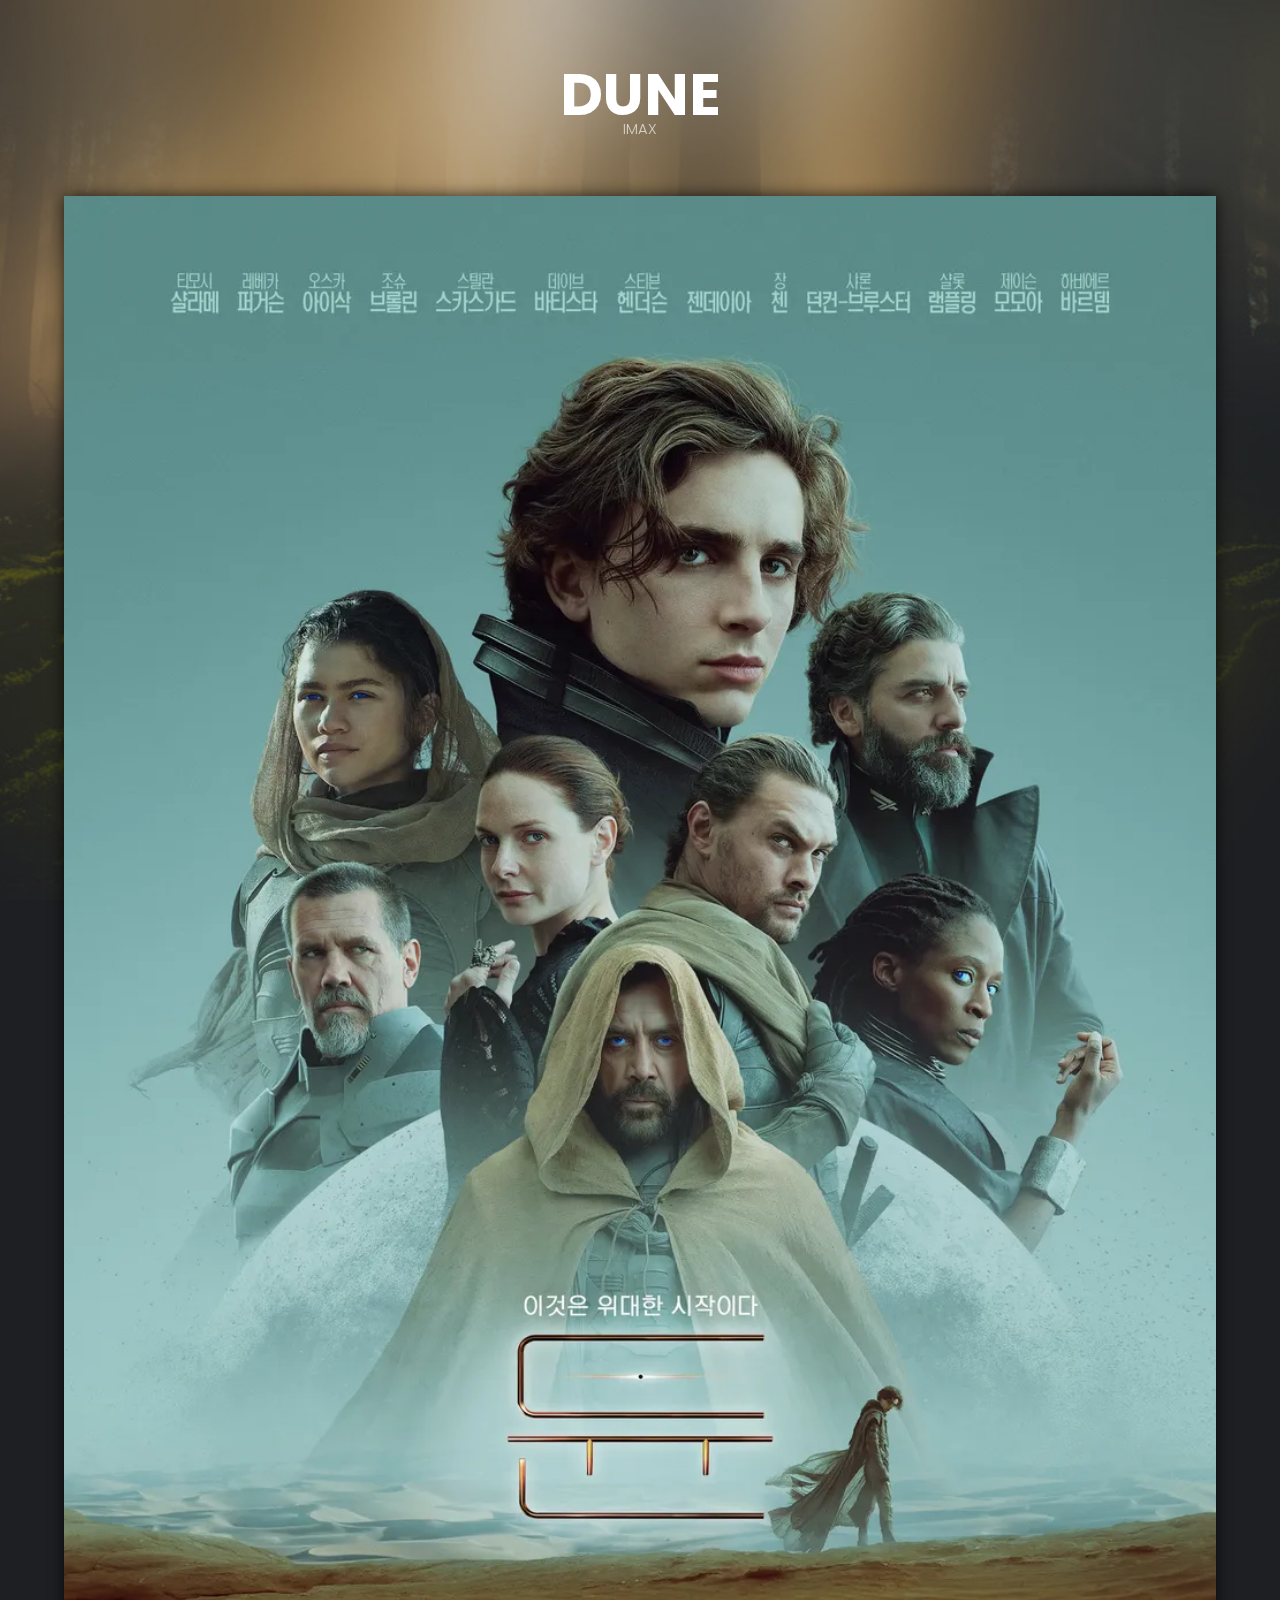
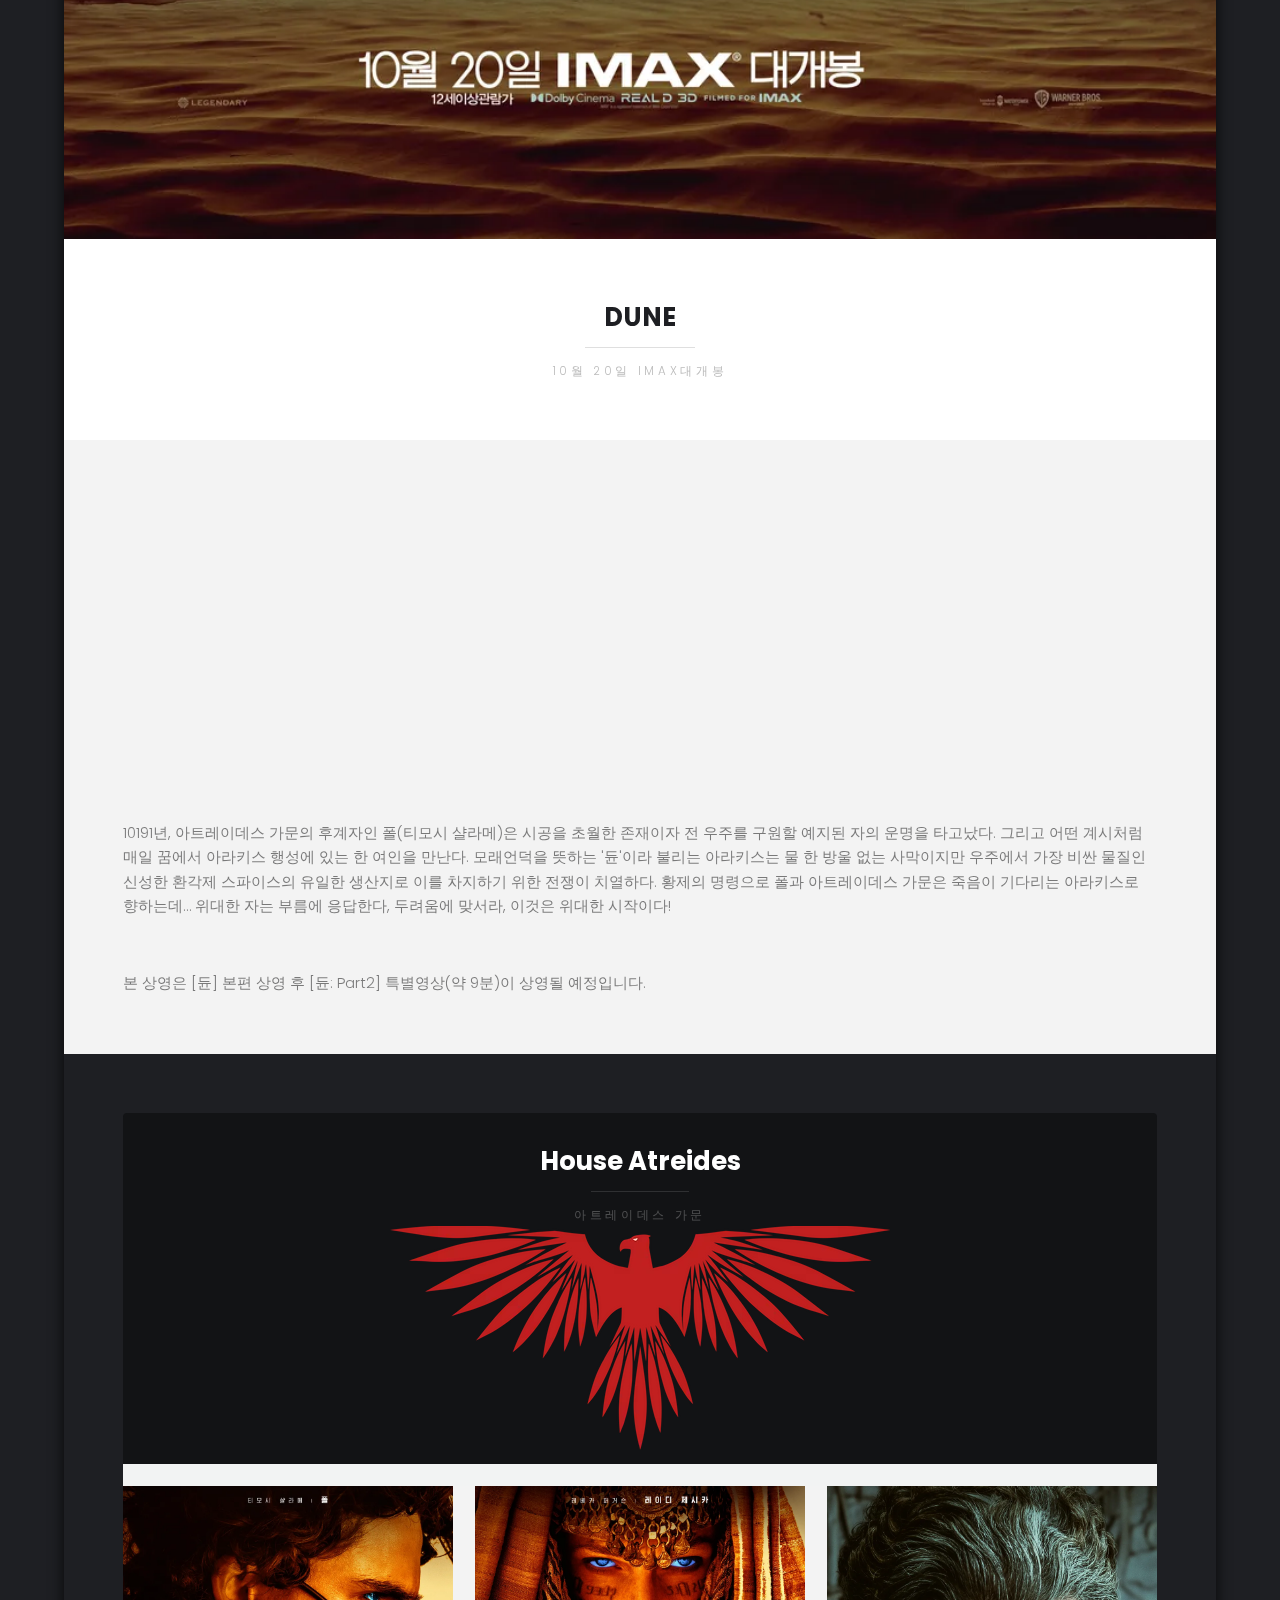
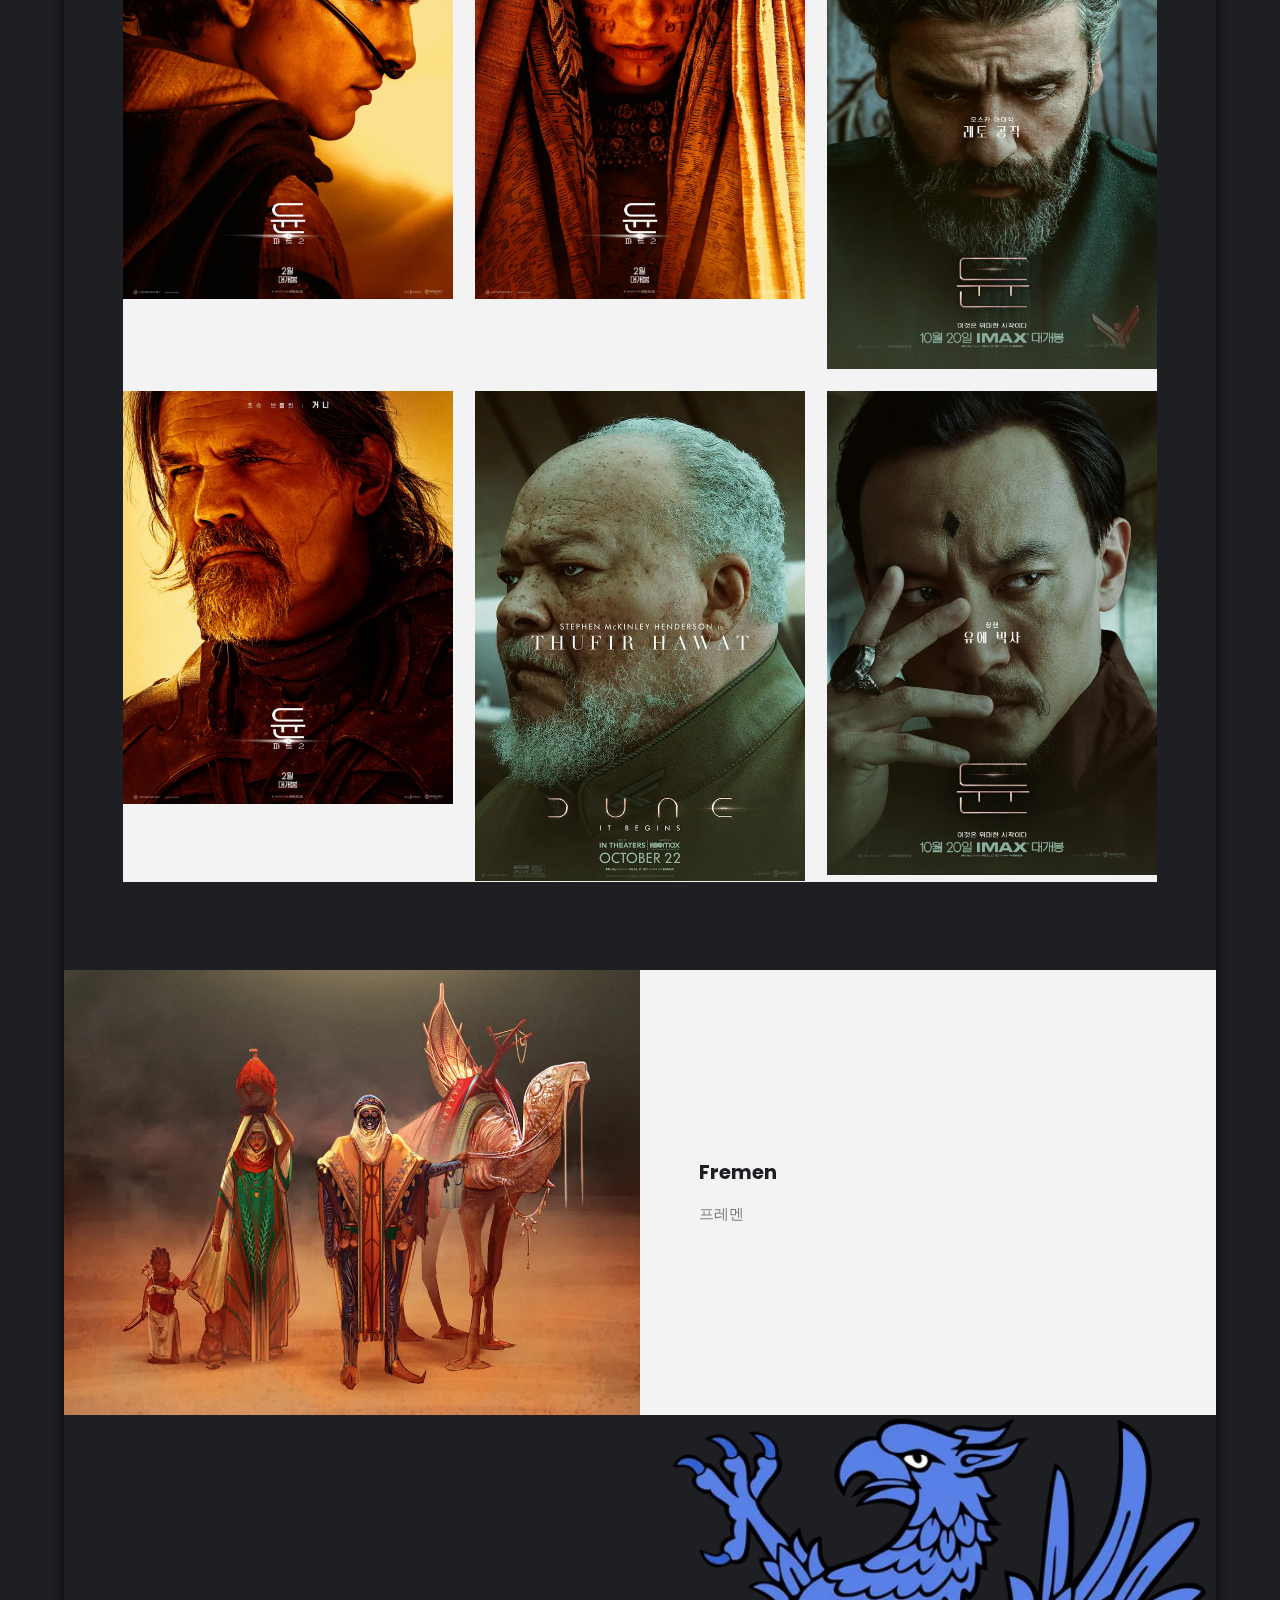
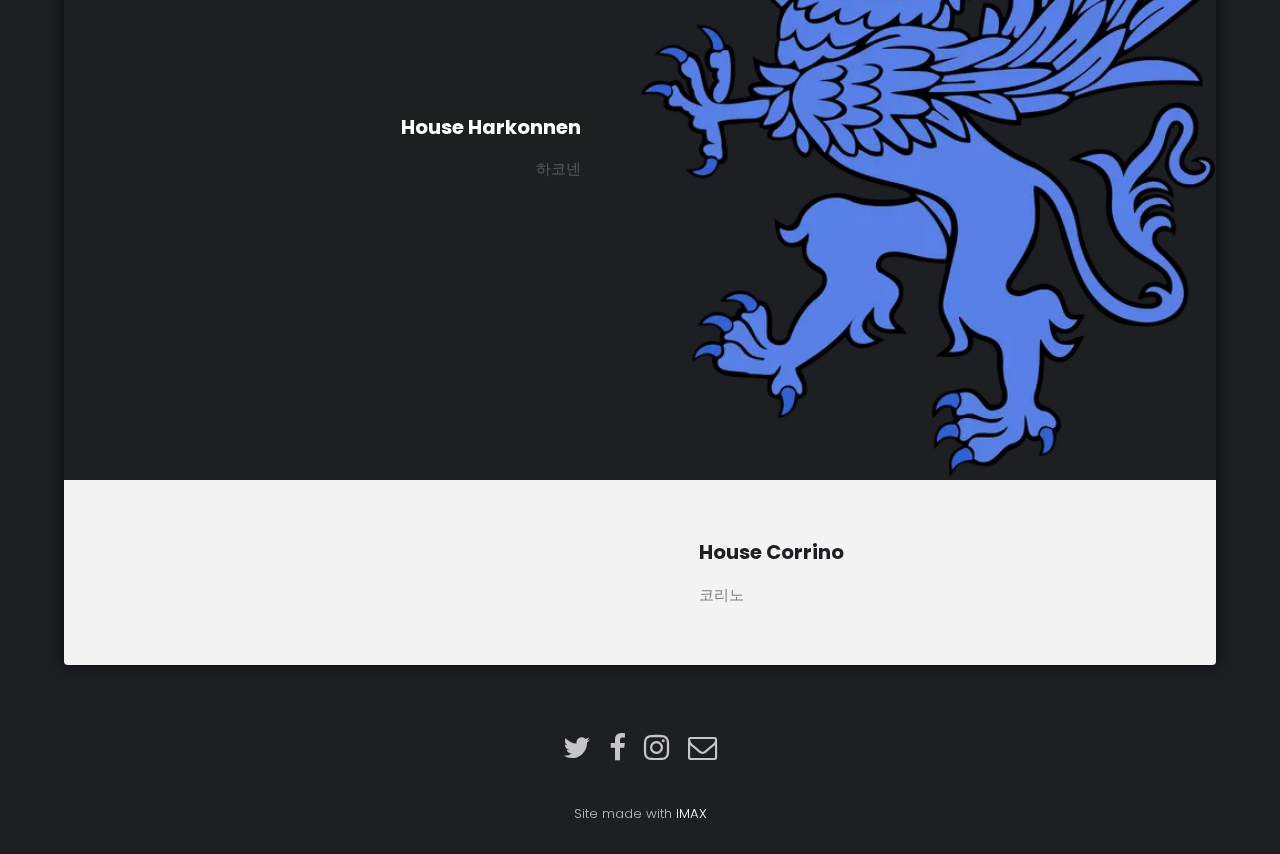
==== commit 38f6ffb9: "0311 init" ====
--- a/index.html
+++ b/index.html
@@ -33,6 +33,7 @@
 							<p>10월 20일 IMAX대개봉</p>
 						</header>
 						<div class="content">
+								<iframe width="500" height="315" src="https://www.youtube.com/embed/-5Dc8EMVYBo?si=PLkW302WE8dmXU-5&amp;start=11" title="YouTube video player" frameborder="0" allow="accelerometer; autoplay; clipboard-write; encrypted-media; gyroscope; picture-in-picture; web-share" allowfullscreen></iframe>
 							<p>10191년, 아트레이데스 가문의 후계자인 폴(티모시 샬라메)은 시공을 초월한 존재이자 전 우주를 구원할 예지된 자의 운명을 타고났다. 그리고 어떤 계시처럼 매일 꿈에서 아라키스 행성에 있는 한 여인을 만난다. 모래언덕을 뜻하는 '듄'이라 불리는 아라키스는 물 한 방울 없는 사막이지만 우주에서 가장 비싼 물질인 신성한 환각제 스파이스의 유일한 생산지로 이를 차지하기 위한 전쟁이 치열하다. 황제의 명령으로 폴과 아트레이데스 가문은 죽음이 기다리는 아라키스로 향하는데… 위대한 자는 부름에 응답한다, 두려움에 맞서라, 이것은 위대한 시작이다!</p>
 							<br>
 							<p> 본 상영은 [듄] 본편 상영 후 [듄: Part2] 특별영상(약 9분)이 상영될 예정입니다.</p>
@@ -47,19 +48,31 @@
 							<div class="image fit flush"></div>
 							<img src="images/pic20.webp" alt="">
 						</header>
+						<div class="box alt">
+							<div class="row 80% uniform">
+								<div class="4u"><span class="image fit"><img src="images/pic13.webp" alt="" /></span></div>
+								<div class="4u"><span class="image fit"><img src="images/pic14.webp" alt="" /></span></div>
+								<div class="4u$"><span class="image fit"><img src="images/pic15.webp" alt="" /></span></div>
+								<!-- Break -->
+								<div class="4u"><span class="image fit"><img src="images/pic16.webp" alt="" /></span></div>
+								<div class="4u"><span class="image fit"><img src="images/pic17.webp" alt="" /></span></div>
+								<div class="4u$"><span class="image fit"><img src="images/pic18.webp" alt="" /></span></div>
+								<!-- Break -->
+							</div>
+						</div>
+						<!--
 						<div class="container1">
 							<div class="images">
-								<div class="imageflax1">
-									<img src="images/pic13.webp" alt="pic13">
-									<img src="images/pic14.webp" alt="pic14">
-									<img src="images/pic15.webp" alt="pic15">
-									<img src="images/pic16.webp" alt="pic16">
-									<img src="images/pic17.webp" alt="">
-									<img src="images/pic18.webp" alt="">
-								</div>
+								<img src="images/pic13.webp" alt="">
+								<img src="images/pic14.webp" alt="">
+								<img src="images/pic15.webp" alt="">
+								<img src="images/pic16.webp" alt="">
+								<img src="images/pic17.webp" alt="">
+								<img src="images/pic18.webp" alt="">
+								<img src="images/pic19.webp" alt="">
 							</div>
-					
 						</div>
+						-->
 					</section>
 
 				<!-- Three -->
@@ -71,24 +84,24 @@
 				 </section>
 					<section id="three" class="wrapper">
 						<div class="spotlight">
-							<div class="image flush"><img src="images/pic06.jpg" alt="" /></div>
+							<div class="image flush"><img src="images/pic21.webp" alt="pic21" /></div>
 							<div class="inner">
-								<h3>Viverra Hendrerit</h3>
-								<p>Curabitur eget semper ante. Morbi eleifend ultricies est, a blandit diam vehicula vel. Vestibulum porttitor nisi quis viverra hendrerit. Suspendisse vel volutpat nibh, vel elementum lacus. Maecenas commodo pulvinar dui, at cursus metus imperdiet vel.</p>
+								<h3>Fremen</h3>
+								<p>프레멘</p>
 							</div>
 						</div>
 						<div class="spotlight alt">
-							<div class="image flush"><img src="images/pic07.jpg" alt="" /></div>
+							<div class="image flush"><img src="images/harkonnen.webp" alt="" /></div>
 							<div  class="inner">
-								<h3>Curabitur Eget</h3>
-								<p>Curabitur eget semper ante. Morbi eleifend ultricies est, a blandit diam vehicula vel. Vestibulum porttitor nisi quis viverra hendrerit. Suspendisse vel volutpat nibh, vel elementum lacus. Maecenas commodo pulvinar dui, at cursus metus imperdiet vel.</p>
+								<h3>House Harkonnen</h3>
+								<p>하코넨</p>
 							</div>
 						</div>
 						<div class="spotlight">
-							<div class="image flush"><img src="images/pic08.jpg" alt="" /></div>
+							<div class="image flush"><img src="images/corrino.jpg" alt="" /></div>
 							<div class="inner">
-								<h3>Morbi Eleifend</h3>
-								<p>Curabitur eget semper ante. Morbi eleifend ultricies est, a blandit diam vehicula vel. Vestibulum porttitor nisi quis viverra hendrerit. Suspendisse vel volutpat nibh, vel elementum lacus. Maecenas commodo pulvinar dui, at cursus metus imperdiet vel.</p>
+								<h3>House Corrino</h3>
+								<p>코리노</p>
 							</div>
 						</div>
 					</section>
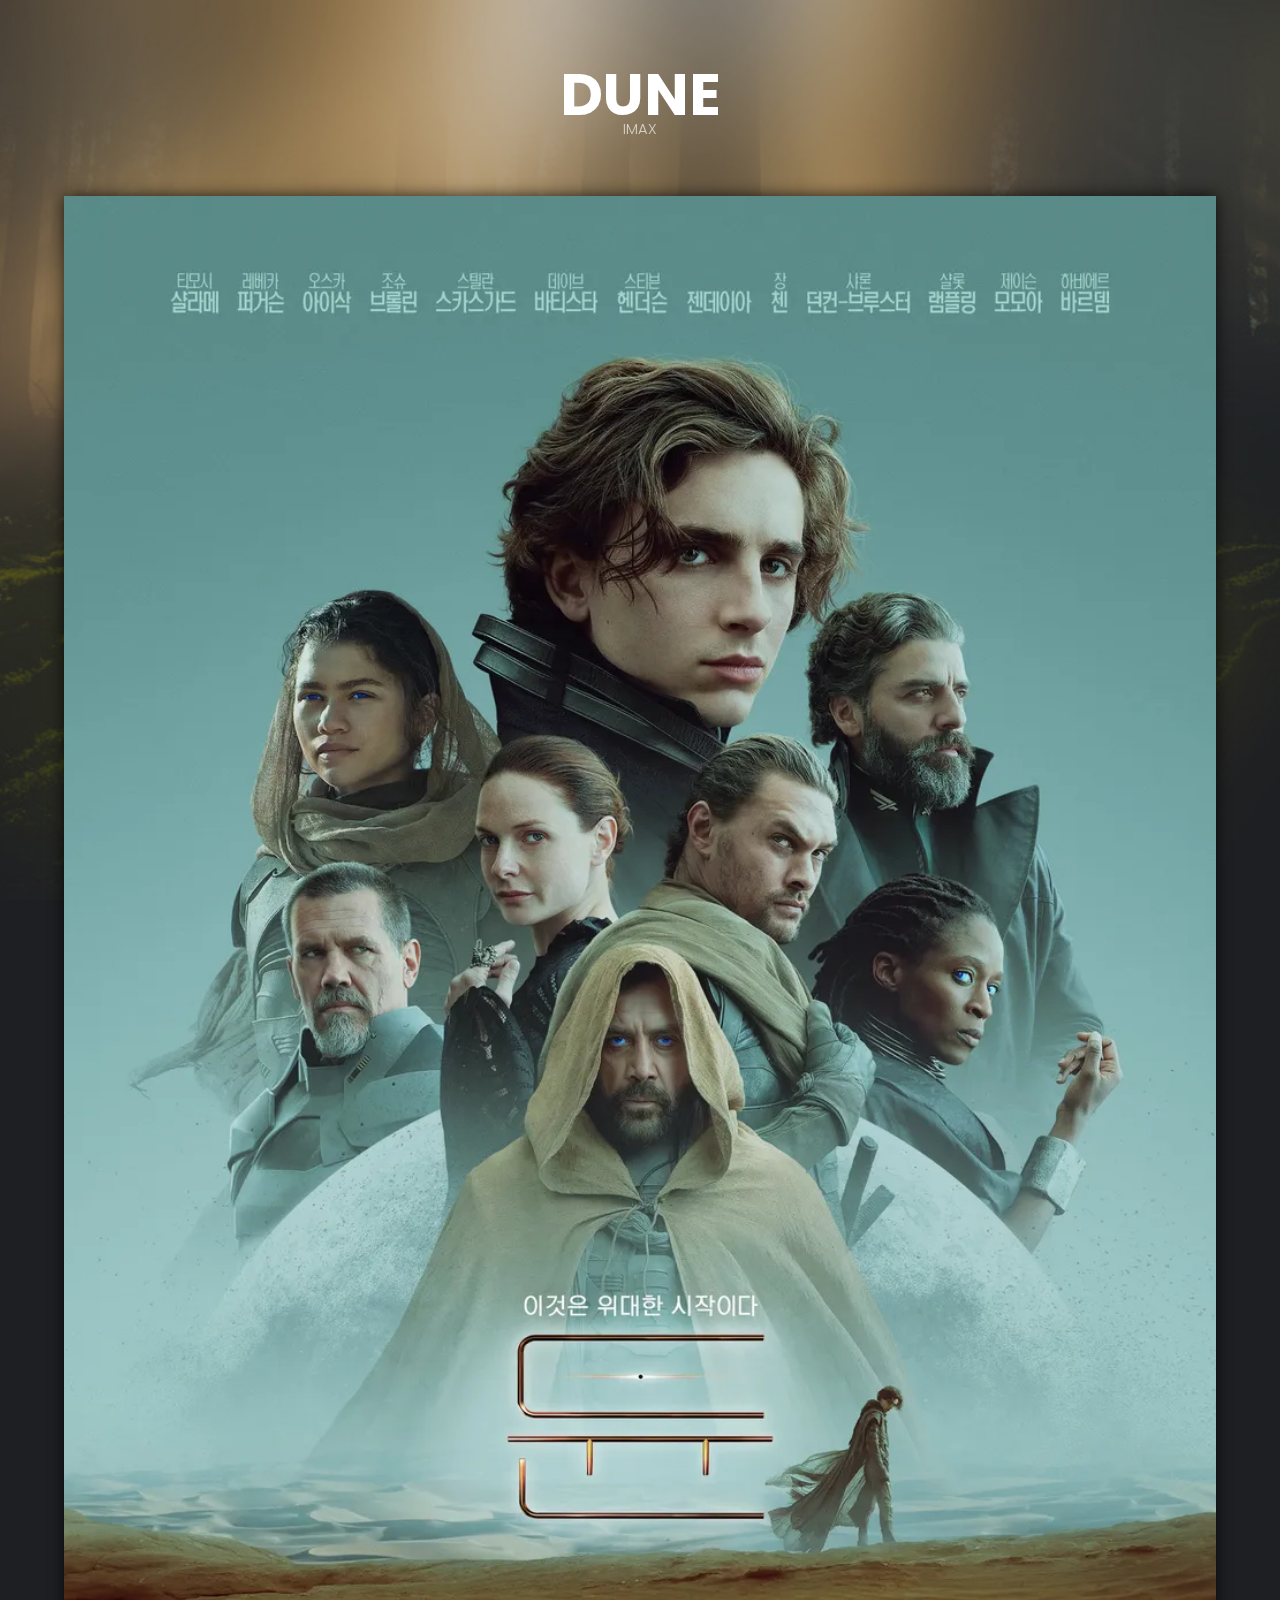
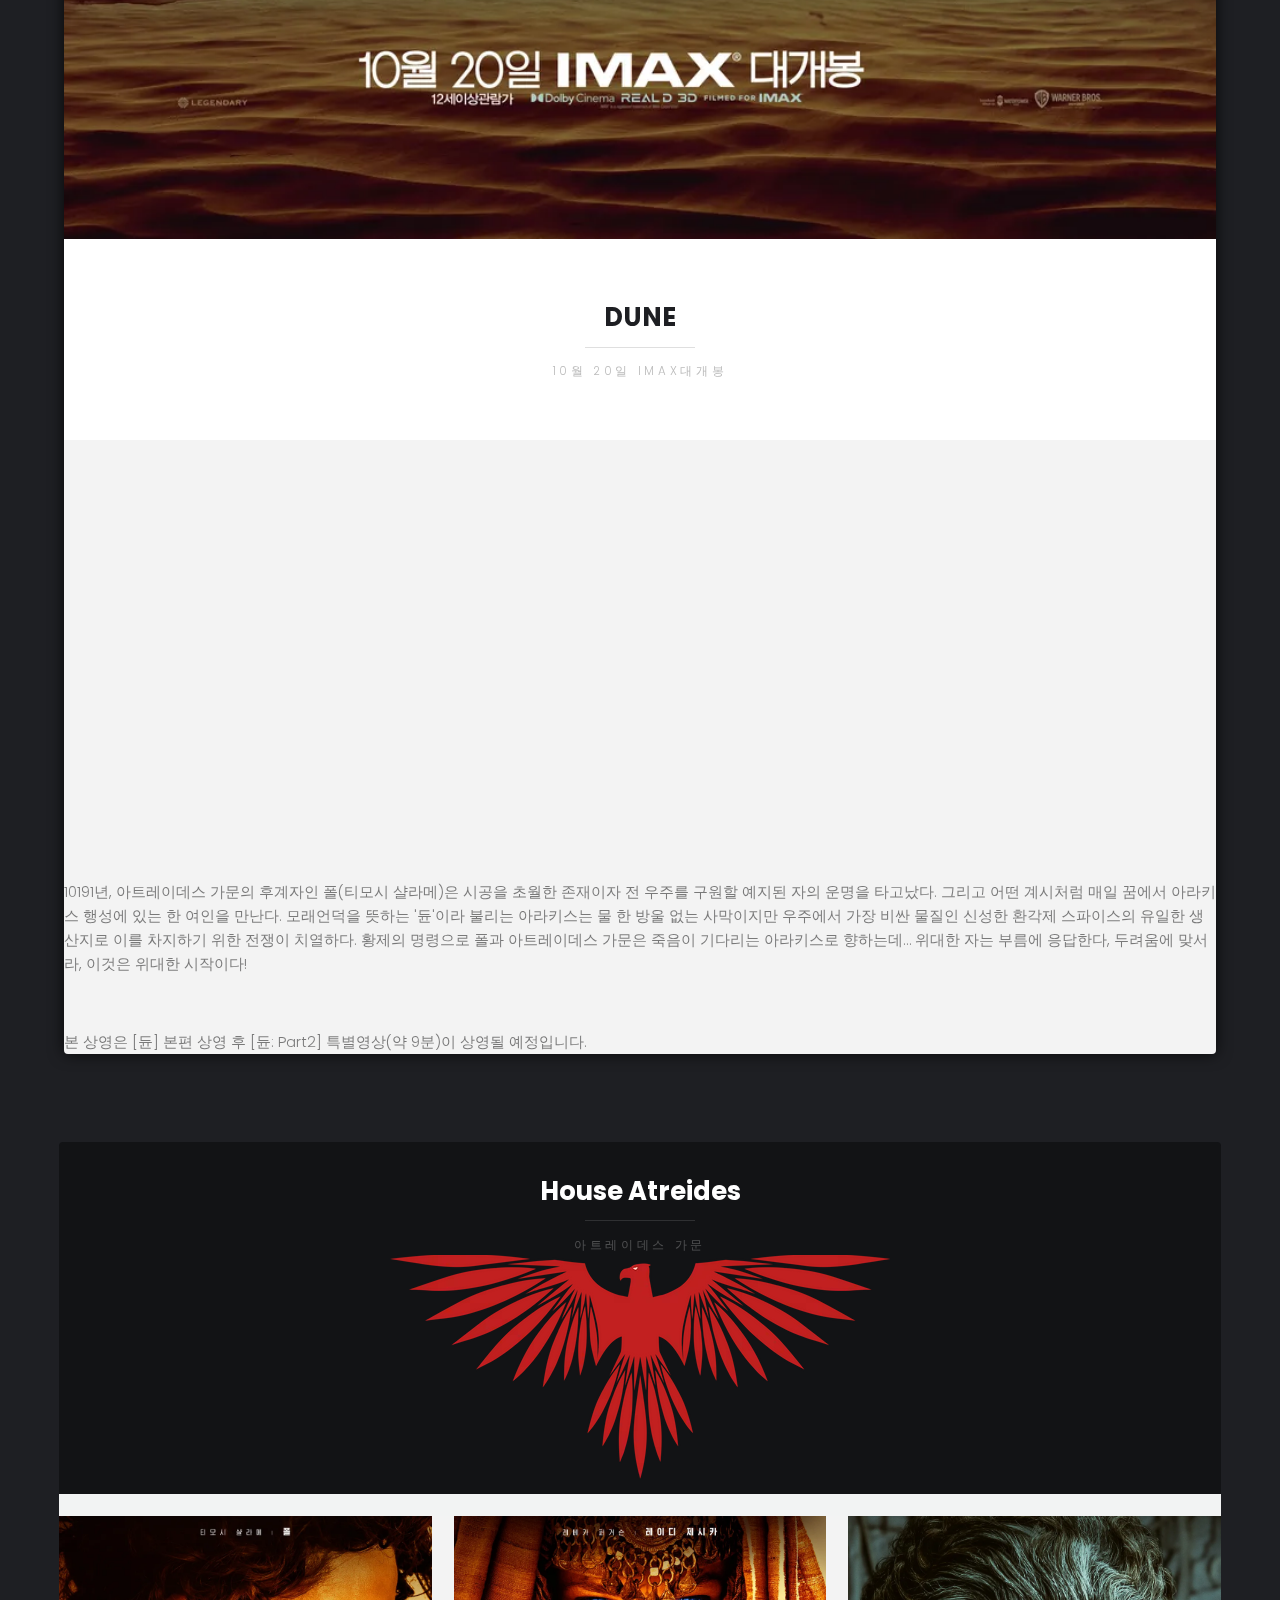
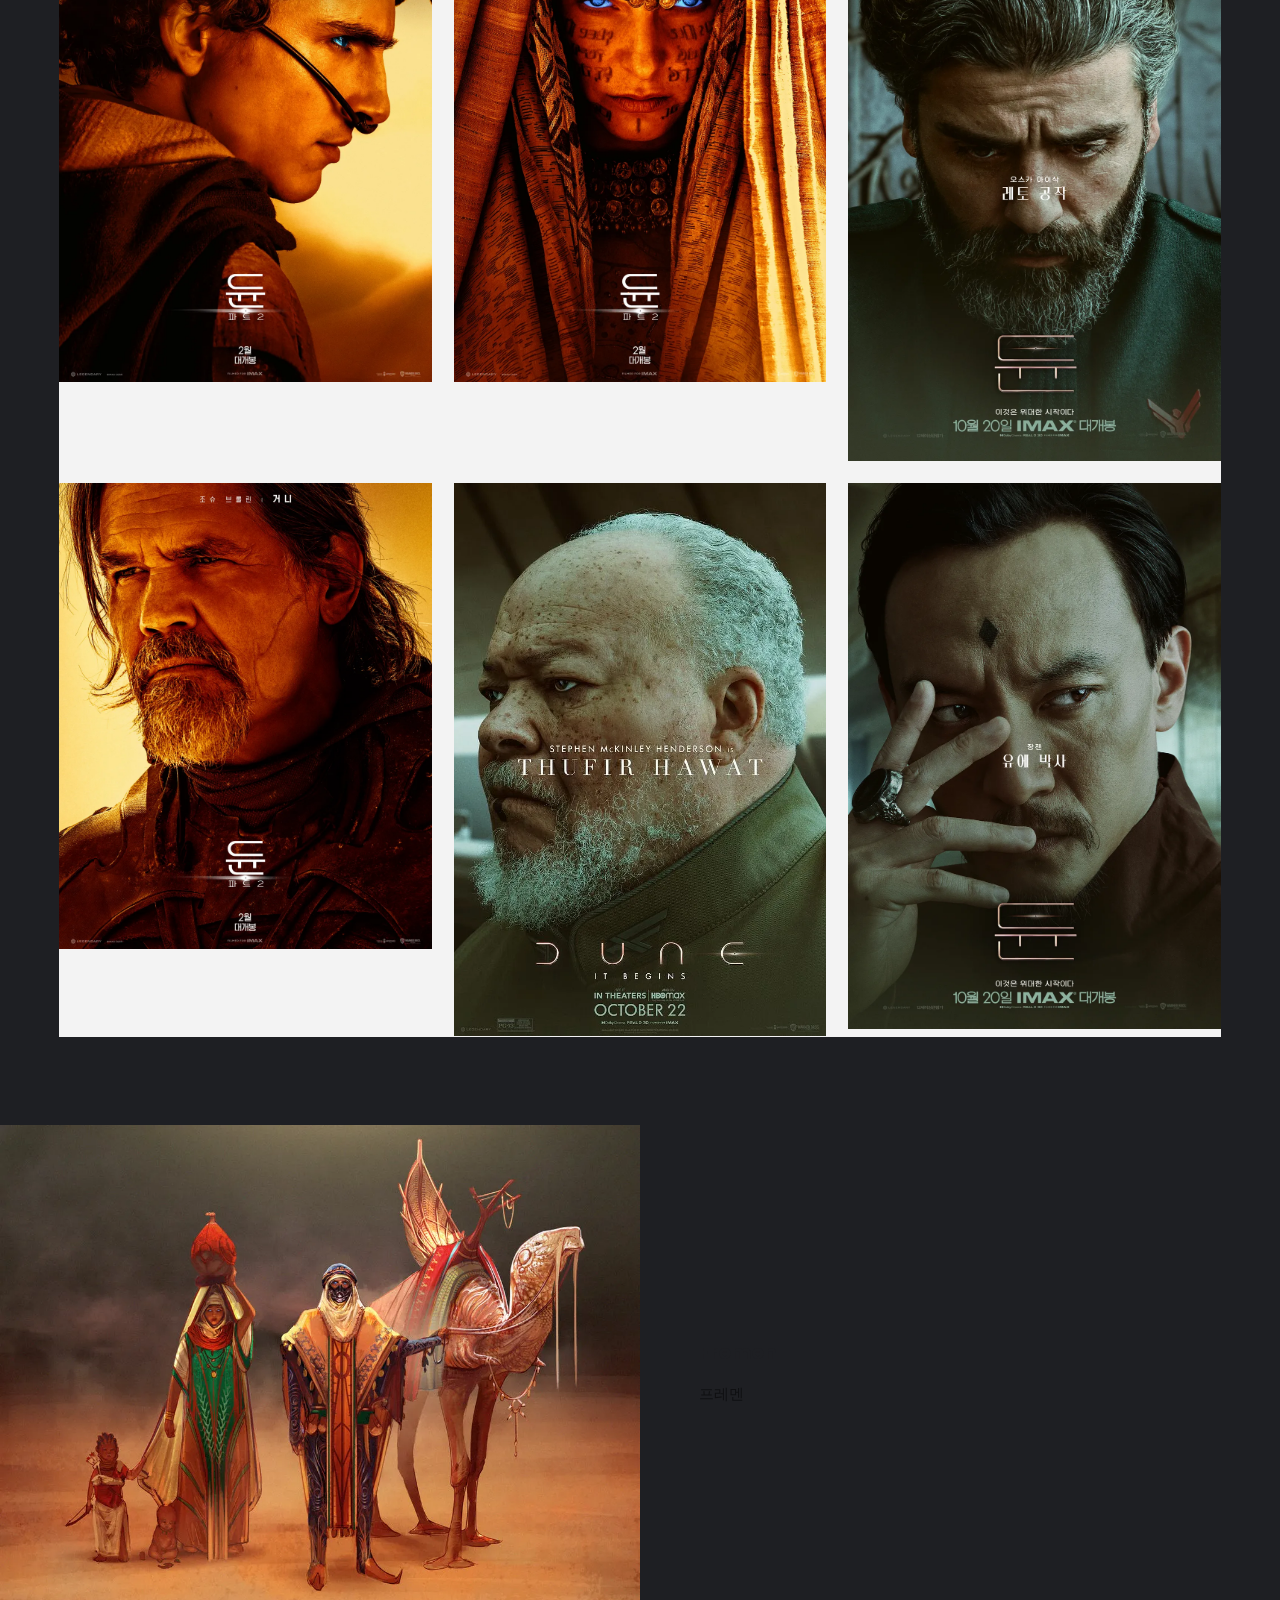
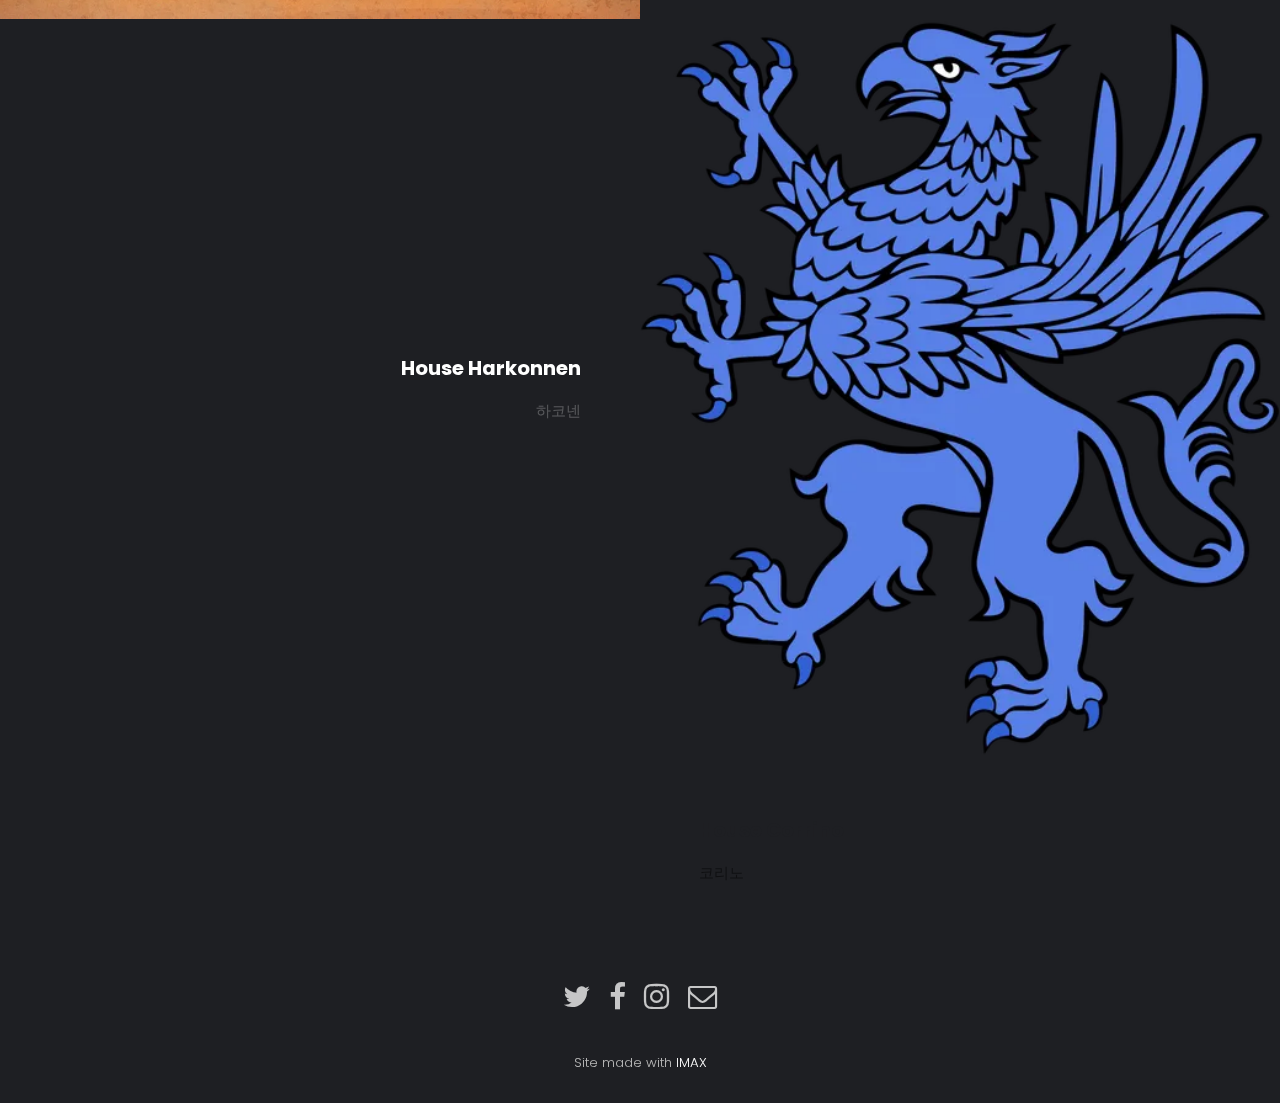
==== commit 2593e914: "0311 re init" ====
--- a/index.html
+++ b/index.html
@@ -33,10 +33,14 @@
 							<p>10월 20일 IMAX대개봉</p>
 						</header>
 						<div class="content">
+							<div class="video-wrapper"></div>
 								<iframe width="500" height="315" src="https://www.youtube.com/embed/-5Dc8EMVYBo?si=PLkW302WE8dmXU-5&amp;start=11" title="YouTube video player" frameborder="0" allow="accelerometer; autoplay; clipboard-write; encrypted-media; gyroscope; picture-in-picture; web-share" allowfullscreen></iframe>
-							<p>10191년, 아트레이데스 가문의 후계자인 폴(티모시 샬라메)은 시공을 초월한 존재이자 전 우주를 구원할 예지된 자의 운명을 타고났다. 그리고 어떤 계시처럼 매일 꿈에서 아라키스 행성에 있는 한 여인을 만난다. 모래언덕을 뜻하는 '듄'이라 불리는 아라키스는 물 한 방울 없는 사막이지만 우주에서 가장 비싼 물질인 신성한 환각제 스파이스의 유일한 생산지로 이를 차지하기 위한 전쟁이 치열하다. 황제의 명령으로 폴과 아트레이데스 가문은 죽음이 기다리는 아라키스로 향하는데… 위대한 자는 부름에 응답한다, 두려움에 맞서라, 이것은 위대한 시작이다!</p>
+							</div>
+							<div class="description">
+								<p>10191년, 아트레이데스 가문의 후계자인 폴(티모시 샬라메)은 시공을 초월한 존재이자 전 우주를 구원할 예지된 자의 운명을 타고났다. 그리고 어떤 계시처럼 매일 꿈에서 아라키스 행성에 있는 한 여인을 만난다. 모래언덕을 뜻하는 '듄'이라 불리는 아라키스는 물 한 방울 없는 사막이지만 우주에서 가장 비싼 물질인 신성한 환각제 스파이스의 유일한 생산지로 이를 차지하기 위한 전쟁이 치열하다. 황제의 명령으로 폴과 아트레이데스 가문은 죽음이 기다리는 아라키스로 향하는데… 위대한 자는 부름에 응답한다, 두려움에 맞서라, 이것은 위대한 시작이다!</p>
 							<br>
-							<p> 본 상영은 [듄] 본편 상영 후 [듄: Part2] 특별영상(약 9분)이 상영될 예정입니다.</p>
+								<p> 본 상영은 [듄] 본편 상영 후 [듄: Part2] 특별영상(약 9분)이 상영될 예정입니다.</p>
+							</div>
 						</div>
 					</section>
 
